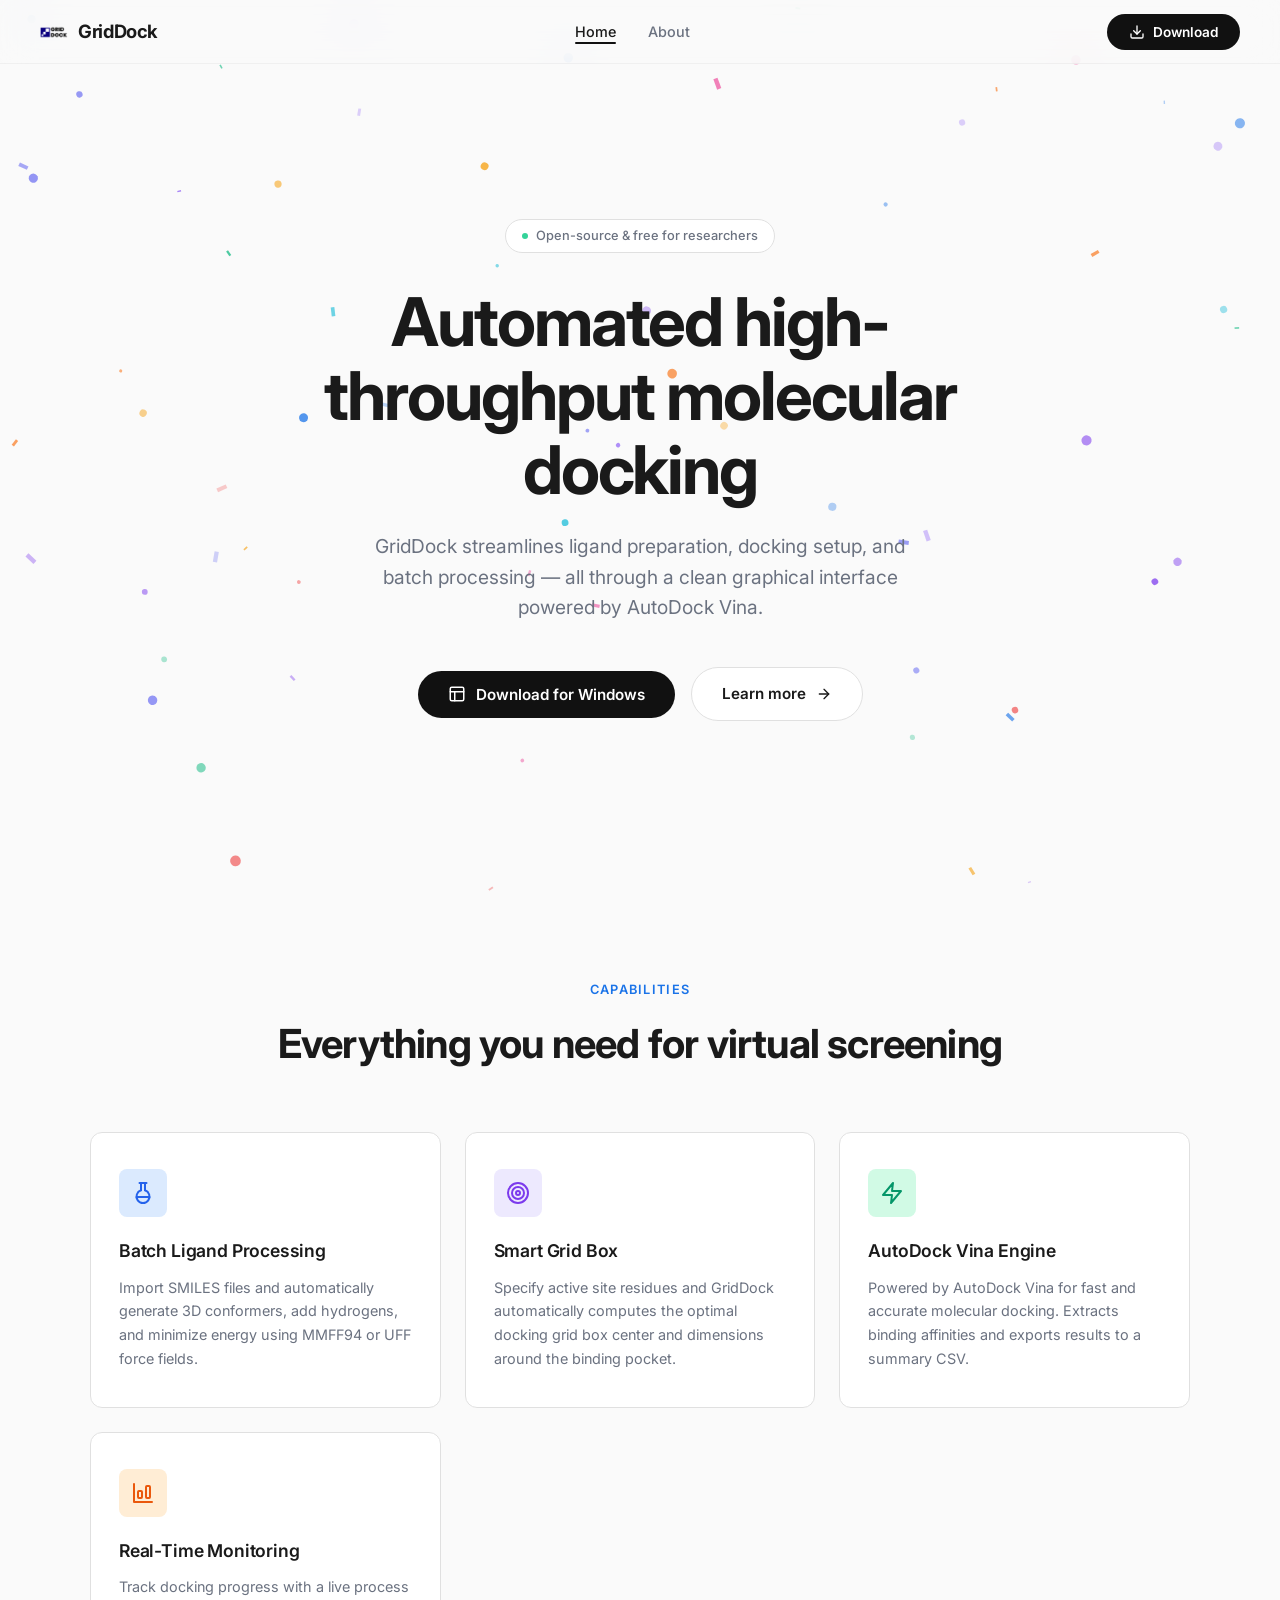
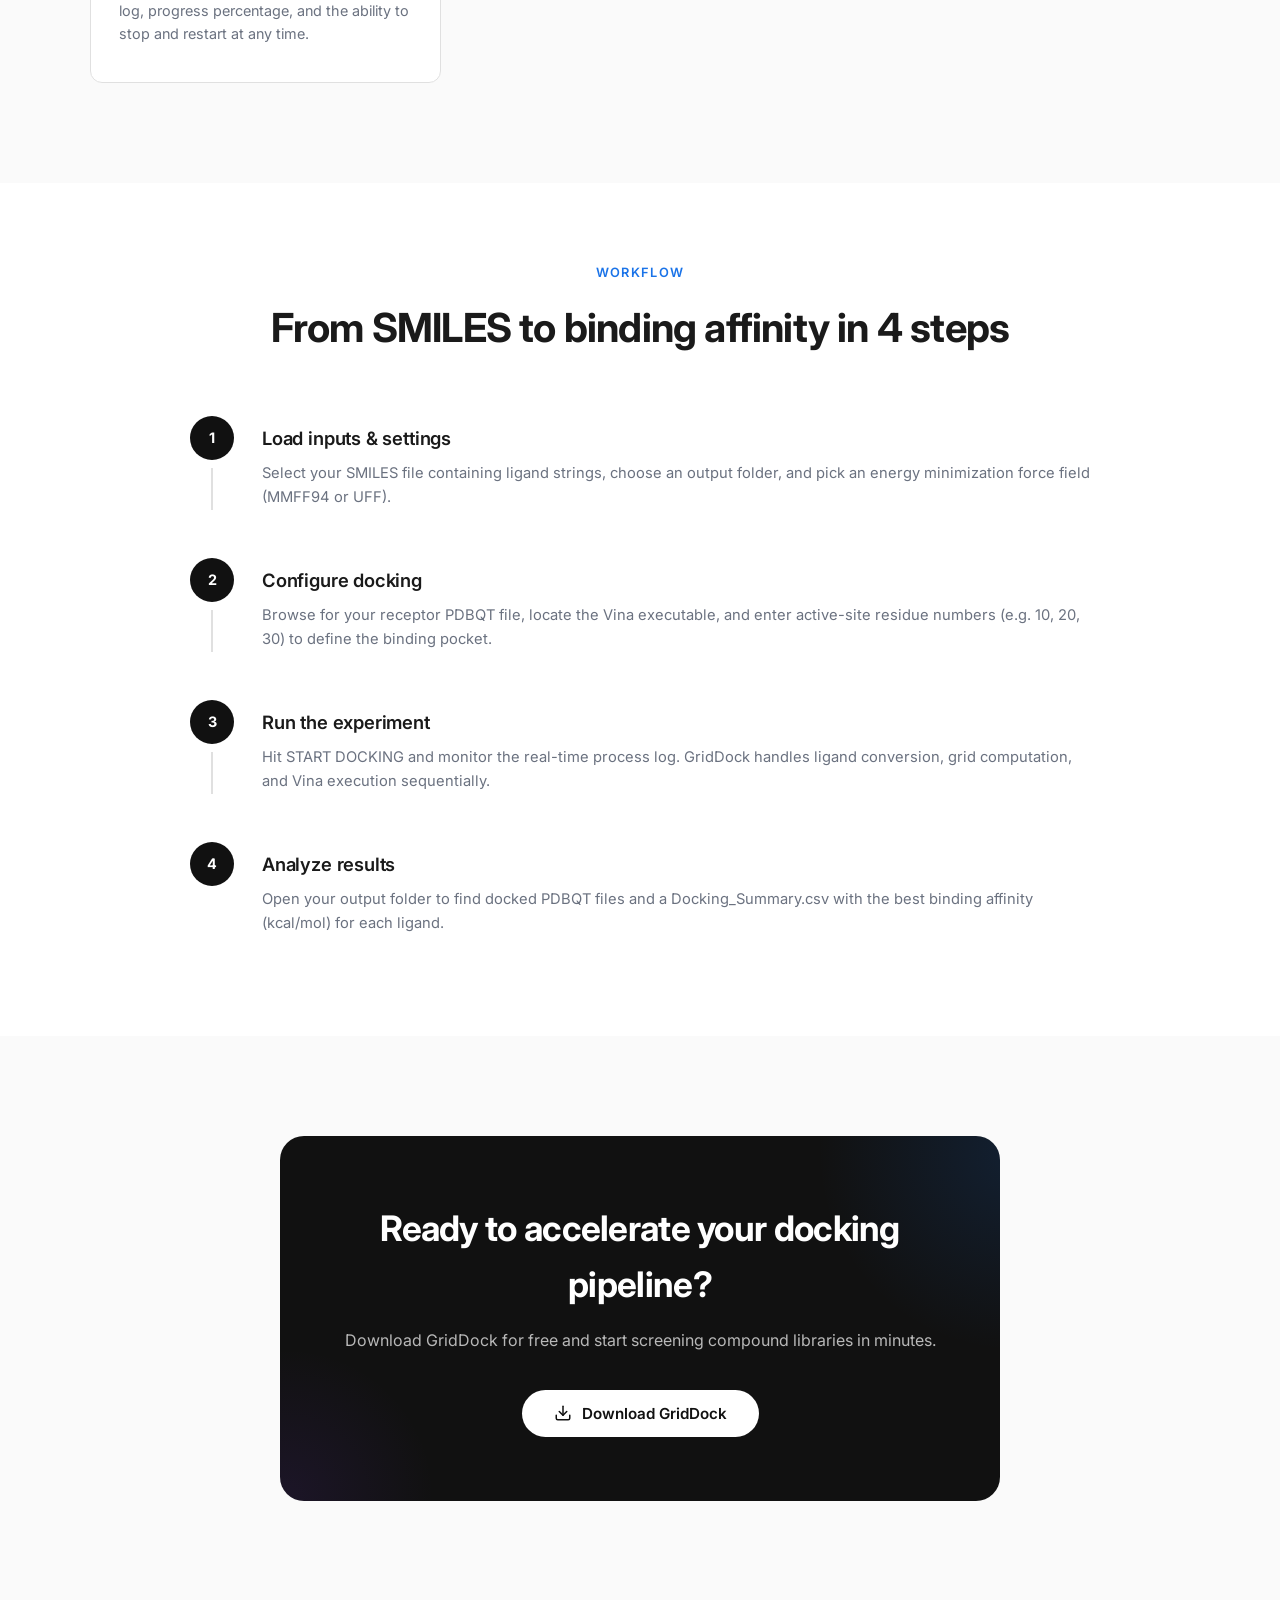
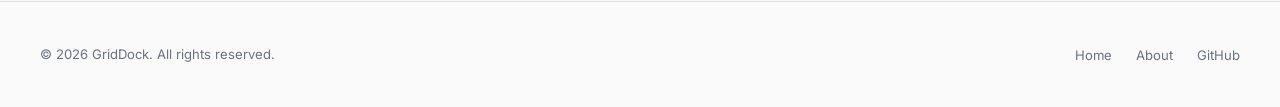
==== index.html @ 39ec1ddd "Update GridDock brand, logo, and website design" ====
<!DOCTYPE html>
<html lang="en">

<head>
  <meta charset="UTF-8">
  <meta name="viewport" content="width=device-width, initial-scale=1.0">
  <title>GridDock — Automated High-Throughput Molecular Docking</title>
  <meta name="description"
    content="GridDock is an automated graphical interface for high-throughput molecular docking and ligand preparation using AutoDock Vina.">

  <!-- Open Graph -->
  <meta property="og:type" content="website">
  <meta property="og:title" content="GridDock — Automated High-Throughput Molecular Docking">
  <meta property="og:description"
    content="Streamline your docking workflows with GridDock's automated GUI for ligand preparation, docking, and batch processing.">

  <!-- Font -->
  <link rel="preconnect" href="https://fonts.googleapis.com">
  <link rel="preconnect" href="https://fonts.gstatic.com" crossorigin>
  <link href="https://fonts.googleapis.com/css2?family=Inter:wght@300;400;500;600;700&display=swap" rel="stylesheet">

  <!-- Favicon -->
  <link rel="apple-touch-icon" sizes="180x180" href="/apple-touch-icon.png">
  <link rel="icon" type="image/png" sizes="32x32" href="/favicon-32x32.png">
  <link rel="icon" type="image/png" sizes="16x16" href="/favicon-16x16.png">
  <link rel="manifest" href="/site.webmanifest">

  <link rel="stylesheet" href="styles.css">
</head>

<body>

  <!-- Particle Background -->
  <canvas id="particle-canvas"></canvas>

  <!-- Navbar -->
  <nav class="navbar" id="navbar">
    <a href="index.html" class="nav-brand">
      <img src="logo.png" alt="GridDock Logo" class="brand-logo">
      GridDock
    </a>

    <ul class="nav-links" id="nav-links">
      <li><a href="index.html" class="active">Home</a></li>
      <li><a href="about.html">About</a></li>
    </ul>

    <button class="nav-download-btn" data-open-modal id="nav-download-btn">
      <svg viewBox="0 0 24 24" fill="none" stroke="currentColor" stroke-width="2" stroke-linecap="round"
        stroke-linejoin="round">
        <path d="M21 15v4a2 2 0 0 1-2 2H5a2 2 0 0 1-2-2v-4" />
        <polyline points="7 10 12 15 17 10" />
        <line x1="12" y1="15" x2="12" y2="3" />
      </svg>
      Download
    </button>

    <button class="nav-hamburger" id="nav-hamburger" aria-label="Toggle menu" aria-expanded="false">
      <span></span><span></span><span></span>
    </button>
  </nav>

  <!-- Hero -->
  <section class="hero" id="hero">
    <div class="hero-badge">
      <span class="dot"></span>
      Open-source &amp; free for researchers
    </div>

    <h1>Automated high-throughput molecular docking</h1>

    <p>GridDock streamlines ligand preparation, docking setup, and batch processing — all through a clean graphical
      interface powered by AutoDock Vina.</p>

    <div class="hero-actions">
      <button class="btn-primary" data-open-modal id="hero-download-btn">
        <svg viewBox="0 0 24 24" fill="none" stroke="currentColor" stroke-width="2" stroke-linecap="round"
          stroke-linejoin="round">
          <rect x="3" y="3" width="18" height="18" rx="2" ry="2" />
          <line x1="3" y1="9" x2="21" y2="9" />
          <line x1="9" y1="21" x2="9" y2="9" />
        </svg>
        Download for Windows
      </button>
      <a href="about.html" class="btn-secondary">
        Learn more
        <svg width="16" height="16" viewBox="0 0 24 24" fill="none" stroke="currentColor" stroke-width="2"
          stroke-linecap="round" stroke-linejoin="round">
          <line x1="5" y1="12" x2="19" y2="12" />
          <polyline points="12 5 19 12 12 19" />
        </svg>
      </a>
    </div>
  </section>

  <!-- Features -->
  <section class="features" id="features">
    <p class="section-label fade-in">Capabilities</p>
    <h2 class="section-title fade-in">Everything you need for virtual screening</h2>

    <div class="features-grid">

      <div class="feature-card fade-in">
        <div class="feature-icon blue">
          <svg width="24" height="24" viewBox="0 0 24 24" fill="none" stroke="currentColor" stroke-width="2"
            stroke-linecap="round" stroke-linejoin="round">
            <path d="M10 2v7.31" />
            <path d="M14 9.3V1.99" />
            <path d="M8.5 2h7" />
            <path d="M14 9.3a6.5 6.5 0 1 1-4 0" />
            <path d="M5.52 16h12.96" />
          </svg>
        </div>
        <h3>Batch Ligand Processing</h3>
        <p>Import SMILES files and automatically generate 3D conformers, add hydrogens, and minimize energy using MMFF94
          or UFF force fields.</p>
      </div>

      <div class="feature-card fade-in">
        <div class="feature-icon purple">
          <svg width="24" height="24" viewBox="0 0 24 24" fill="none" stroke="currentColor" stroke-width="2"
            stroke-linecap="round" stroke-linejoin="round">
            <circle cx="12" cy="12" r="10" />
            <circle cx="12" cy="12" r="6" />
            <circle cx="12" cy="12" r="2" />
          </svg>
        </div>
        <h3>Smart Grid Box</h3>
        <p>Specify active site residues and GridDock automatically computes the optimal docking grid box center and
          dimensions around the binding pocket.</p>
      </div>

      <div class="feature-card fade-in">
        <div class="feature-icon green">
          <svg width="24" height="24" viewBox="0 0 24 24" fill="none" stroke="currentColor" stroke-width="2"
            stroke-linecap="round" stroke-linejoin="round">
            <polygon points="13 2 3 14 12 14 11 22 21 10 12 10 13 2" />
          </svg>
        </div>
        <h3>AutoDock Vina Engine</h3>
        <p>Powered by AutoDock Vina for fast and accurate molecular docking. Extracts binding affinities and exports
          results to a summary CSV.</p>
      </div>

      <div class="feature-card fade-in">
        <div class="feature-icon orange">
          <svg width="24" height="24" viewBox="0 0 24 24" fill="none" stroke="currentColor" stroke-width="2"
            stroke-linecap="round" stroke-linejoin="round">
            <path d="M3 3v18h18" />
            <rect width="4" height="7" x="7" y="10" rx="1" />
            <rect width="4" height="12" x="15" y="5" rx="1" />
          </svg>
        </div>
        <h3>Real-Time Monitoring</h3>
        <p>Track docking progress with a live process log, progress percentage, and the ability to stop and restart at
          any time.</p>
      </div>

    </div>
  </section>

  <!-- How It Works -->
  <section class="how-it-works" id="how-it-works">
    <p class="section-label fade-in">Workflow</p>
    <h2 class="section-title fade-in">From SMILES to binding affinity in 4 steps</h2>

    <div class="steps-container">
      <div class="step fade-in">
        <div class="step-indicator">
          <div class="step-number">1</div>
          <div class="step-line"></div>
        </div>
        <div class="step-content">
          <h3>Load inputs &amp; settings</h3>
          <p>Select your SMILES file containing ligand strings, choose an output folder, and pick an energy minimization
            force field (MMFF94 or UFF).</p>
        </div>
      </div>

      <div class="step fade-in">
        <div class="step-indicator">
          <div class="step-number">2</div>
          <div class="step-line"></div>
        </div>
        <div class="step-content">
          <h3>Configure docking</h3>
          <p>Browse for your receptor PDBQT file, locate the Vina executable, and enter active-site residue numbers
            (e.g. 10, 20, 30) to define the binding pocket.</p>
        </div>
      </div>

      <div class="step fade-in">
        <div class="step-indicator">
          <div class="step-number">3</div>
          <div class="step-line"></div>
        </div>
        <div class="step-content">
          <h3>Run the experiment</h3>
          <p>Hit START DOCKING and monitor the real-time process log. GridDock handles ligand conversion, grid
            computation, and Vina execution sequentially.</p>
        </div>
      </div>

      <div class="step fade-in">
        <div class="step-indicator">
          <div class="step-number">4</div>
          <div class="step-line"></div>
        </div>
        <div class="step-content">
          <h3>Analyze results</h3>
          <p>Open your output folder to find docked PDBQT files and a Docking_Summary.csv with the best binding affinity
            (kcal/mol) for each ligand.</p>
        </div>
      </div>
    </div>
  </section>

  <!-- CTA -->
  <section class="cta-section">
    <div class="cta-card fade-in">
      <h2>Ready to accelerate your docking pipeline?</h2>
      <p>Download GridDock for free and start screening compound libraries in minutes.</p>
      <button class="btn-cta" data-open-modal>
        <svg width="18" height="18" viewBox="0 0 24 24" fill="none" stroke="currentColor" stroke-width="2"
          stroke-linecap="round" stroke-linejoin="round">
          <path d="M21 15v4a2 2 0 0 1-2 2H5a2 2 0 0 1-2-2v-4" />
          <polyline points="7 10 12 15 17 10" />
          <line x1="12" y1="15" x2="12" y2="3" />
        </svg>
        Download GridDock
      </button>
    </div>
  </section>

  <!-- Footer -->
  <footer class="footer">
    <div class="footer-left">© 2026 GridDock. All rights reserved.</div>
    <ul class="footer-links">
      <li><a href="index.html">Home</a></li>
      <li><a href="about.html">About</a></li>
      <li><a href="https://github.com" target="_blank" rel="noopener">GitHub</a></li>
    </ul>
  </footer>

  <!-- Download Modal -->
  <div class="modal-overlay" id="download-modal">
    <div class="modal">
      <button class="modal-close" aria-label="Close">✕</button>
      <h2>Download GridDock</h2>
      <p class="modal-subtext">Fill in your details to download the Windows installer.</p>

      <form id="download-form" novalidate>
        <div class="form-group">
          <label for="form-name">Full Name</label>
          <input type="text" id="form-name" placeholder="e.g. Dr. Jane Smith" required>
          <span class="error-msg"></span>
        </div>

        <div class="form-group">
          <label for="form-email">Email Address</label>
          <input type="email" id="form-email" placeholder="you@university.edu" required>
          <span class="error-msg"></span>
        </div>

        <div class="form-group">
          <label for="form-institute">Institute / Organization</label>
          <input type="text" id="form-institute" placeholder="e.g. MIT, IISc Bangalore" required>
          <span class="error-msg"></span>
        </div>

        <button type="submit" class="form-submit">
          <svg width="18" height="18" viewBox="0 0 24 24" fill="none" stroke="currentColor" stroke-width="2"
            stroke-linecap="round" stroke-linejoin="round">
            <path d="M21 15v4a2 2 0 0 1-2 2H5a2 2 0 0 1-2-2v-4" />
            <polyline points="7 10 12 15 17 10" />
            <line x1="12" y1="15" x2="12" y2="3" />
          </svg>
          Download GridDock
        </button>
      </form>

      <p class="form-note">Your information will only be used to track downloads. We respect your privacy.</p>
    </div>
  </div>

  <script src="script.js"></script>
</body>

</html>
---- styles.css ----
/* ===== AGDock Design System ===== */
@import url('https://fonts.googleapis.com/css2?family=Inter:wght@300;400;500;600;700&display=swap');

*,
*::before,
*::after {
  margin: 0;
  padding: 0;
  box-sizing: border-box;
}

:root {
  --bg: #fafafa;
  --bg-alt: #f0f0f0;
  --text: #1a1a1a;
  --text-muted: #6b7280;
  --accent: #1a73e8;
  --accent-hover: #1558b0;
  --dark: #111111;
  --white: #ffffff;
  --border: #e0e0e0;
  --shadow-sm: 0 1px 3px rgba(0, 0, 0, 0.06);
  --shadow-md: 0 4px 16px rgba(0, 0, 0, 0.08);
  --shadow-lg: 0 12px 40px rgba(0, 0, 0, 0.12);
  --radius-sm: 8px;
  --radius-md: 12px;
  --radius-lg: 24px;
  --radius-pill: 999px;
  --transition: 0.25s cubic-bezier(0.4, 0, 0.2, 1);
  --font: 'Inter', -apple-system, BlinkMacSystemFont, 'Segoe UI', sans-serif;
}

html {
  scroll-behavior: smooth;
}

body {
  font-family: var(--font);
  background: var(--bg);
  color: var(--text);
  line-height: 1.6;
  overflow-x: hidden;
  -webkit-font-smoothing: antialiased;
}

a {
  text-decoration: none;
  color: inherit;
}

/* ===== Particle Canvas ===== */
#particle-canvas {
  position: fixed;
  top: 0;
  left: 0;
  width: 100%;
  height: 100%;
  pointer-events: none;
  z-index: 0;
}

/* ===== Navbar ===== */
.navbar {
  position: fixed;
  top: 0;
  left: 0;
  width: 100%;
  z-index: 100;
  padding: 0 40px;
  height: 64px;
  display: flex;
  align-items: center;
  justify-content: space-between;
  background: rgba(250, 250, 250, 0.85);
  backdrop-filter: blur(16px);
  -webkit-backdrop-filter: blur(16px);
  border-bottom: 1px solid rgba(0, 0, 0, 0.04);
  transition: background var(--transition);
}

.nav-brand {
  display: flex;
  align-items: center;
  gap: 10px;
  font-weight: 700;
  font-size: 1.15rem;
  letter-spacing: -0.02em;
}

.nav-brand .brand-logo {
  height: 28px;
  width: auto;
  object-fit: contain;
}

.nav-links {
  display: flex;
  align-items: center;
  gap: 32px;
  list-style: none;
}

.nav-links a {
  font-size: 0.9rem;
  font-weight: 500;
  color: var(--text-muted);
  transition: color var(--transition);
  position: relative;
}

.nav-links a:hover,
.nav-links a.active {
  color: var(--text);
}

.nav-links a.active::after {
  content: '';
  position: absolute;
  bottom: -4px;
  left: 0;
  width: 100%;
  height: 2px;
  background: var(--dark);
  border-radius: 1px;
}

.nav-download-btn {
  background: var(--dark);
  color: var(--white);
  border: none;
  padding: 10px 22px;
  border-radius: var(--radius-pill);
  font-size: 0.85rem;
  font-weight: 600;
  cursor: pointer;
  display: flex;
  align-items: center;
  gap: 8px;
  transition: all var(--transition);
  font-family: var(--font);
}

.nav-download-btn:hover {
  background: #333;
  transform: translateY(-1px);
  box-shadow: var(--shadow-md);
}

.nav-download-btn svg {
  width: 16px;
  height: 16px;
}

/* Mobile menu */
.nav-hamburger {
  display: none;
  flex-direction: column;
  gap: 5px;
  cursor: pointer;
  background: none;
  border: none;
  padding: 4px;
}

.nav-hamburger span {
  width: 22px;
  height: 2px;
  background: var(--dark);
  border-radius: 2px;
  transition: all var(--transition);
}

/* ===== Hero Section ===== */
.hero {
  min-height: 100vh;
  display: flex;
  flex-direction: column;
  align-items: center;
  justify-content: center;
  text-align: center;
  position: relative;
  z-index: 1;
  padding: 120px 24px 80px;
}

.hero-badge {
  display: inline-flex;
  align-items: center;
  gap: 8px;
  background: var(--white);
  border: 1px solid var(--border);
  border-radius: var(--radius-pill);
  padding: 6px 16px;
  font-size: 0.8rem;
  font-weight: 500;
  color: var(--text-muted);
  margin-bottom: 32px;
  animation: fadeUp 0.6s ease-out;
}

.hero-badge .dot {
  width: 6px;
  height: 6px;
  background: #34d399;
  border-radius: 50%;
  animation: pulse-dot 2s infinite;
}

.hero h1 {
  font-size: clamp(2.5rem, 5.5vw, 4.2rem);
  font-weight: 700;
  line-height: 1.1;
  letter-spacing: -0.03em;
  max-width: 740px;
  margin-bottom: 24px;
  animation: fadeUp 0.6s ease-out 0.1s both;
}

.hero p {
  font-size: clamp(1rem, 1.8vw, 1.2rem);
  color: var(--text-muted);
  max-width: 560px;
  margin-bottom: 44px;
  animation: fadeUp 0.6s ease-out 0.2s both;
}

.hero-actions {
  display: flex;
  align-items: center;
  gap: 16px;
  animation: fadeUp 0.6s ease-out 0.3s both;
  flex-wrap: wrap;
  justify-content: center;
}

.btn-primary {
  background: var(--dark);
  color: var(--white);
  padding: 14px 30px;
  border-radius: var(--radius-pill);
  font-size: 0.95rem;
  font-weight: 600;
  display: inline-flex;
  align-items: center;
  gap: 10px;
  border: none;
  cursor: pointer;
  transition: all var(--transition);
  font-family: var(--font);
}

.btn-primary:hover {
  background: #333;
  transform: translateY(-2px);
  box-shadow: var(--shadow-lg);
}

.btn-primary svg {
  width: 18px;
  height: 18px;
}

.btn-secondary {
  background: var(--white);
  color: var(--text);
  padding: 14px 30px;
  border-radius: var(--radius-pill);
  font-size: 0.95rem;
  font-weight: 600;
  border: 1px solid var(--border);
  display: inline-flex;
  align-items: center;
  gap: 10px;
  cursor: pointer;
  transition: all var(--transition);
  font-family: var(--font);
}

.btn-secondary:hover {
  background: var(--bg-alt);
  transform: translateY(-2px);
  box-shadow: var(--shadow-sm);
}

/* ===== Features Section ===== */
.features {
  padding: 80px 24px 100px;
  position: relative;
  z-index: 1;
}

.section-label {
  text-align: center;
  font-size: 0.8rem;
  font-weight: 600;
  text-transform: uppercase;
  letter-spacing: 0.1em;
  color: var(--accent);
  margin-bottom: 12px;
}

.section-title {
  text-align: center;
  font-size: clamp(1.8rem, 3.5vw, 2.5rem);
  font-weight: 700;
  letter-spacing: -0.02em;
  margin-bottom: 56px;
}

.features-grid {
  display: grid;
  grid-template-columns: repeat(auto-fit, minmax(280px, 1fr));
  gap: 24px;
  max-width: 1100px;
  margin: 0 auto;
}

.feature-card {
  background: var(--white);
  border: 1px solid var(--border);
  border-radius: var(--radius-md);
  padding: 36px 28px;
  transition: all var(--transition);
  position: relative;
  overflow: hidden;
}

.feature-card:hover {
  transform: translateY(-4px);
  box-shadow: var(--shadow-lg);
  border-color: transparent;
}

.feature-card::before {
  content: '';
  position: absolute;
  top: 0;
  left: 0;
  right: 0;
  height: 3px;
  background: linear-gradient(90deg, var(--accent), #7c3aed);
  opacity: 0;
  transition: opacity var(--transition);
}

.feature-card:hover::before {
  opacity: 1;
}

.feature-icon {
  width: 48px;
  height: 48px;
  border-radius: var(--radius-sm);
  display: flex;
  align-items: center;
  justify-content: center;
  margin-bottom: 20px;
  font-size: 24px;
}

.feature-icon.blue {
  background: #dbeafe;
  color: #2563eb;
}

.feature-icon.purple {
  background: #ede9fe;
  color: #7c3aed;
}

.feature-icon.green {
  background: #d1fae5;
  color: #059669;
}

.feature-icon.orange {
  background: #ffedd5;
  color: #ea580c;
}

.feature-card h3 {
  font-size: 1.1rem;
  font-weight: 600;
  margin-bottom: 10px;
  letter-spacing: -0.01em;
}

.feature-card p {
  font-size: 0.9rem;
  color: var(--text-muted);
  line-height: 1.65;
}

/* ===== How It Works ===== */
.how-it-works {
  padding: 80px 24px 100px;
  background: var(--white);
  position: relative;
  z-index: 1;
}

.steps-container {
  max-width: 900px;
  margin: 0 auto;
  display: flex;
  flex-direction: column;
  gap: 0;
}

.step {
  display: flex;
  gap: 28px;
  position: relative;
  padding-bottom: 48px;
}

.step:last-child {
  padding-bottom: 0;
}

.step-indicator {
  display: flex;
  flex-direction: column;
  align-items: center;
  position: relative;
}

.step-number {
  width: 44px;
  height: 44px;
  border-radius: 50%;
  background: var(--dark);
  color: var(--white);
  display: flex;
  align-items: center;
  justify-content: center;
  font-size: 0.9rem;
  font-weight: 700;
  flex-shrink: 0;
  position: relative;
  z-index: 2;
}

.step-line {
  width: 2px;
  flex: 1;
  background: var(--border);
  margin-top: 8px;
}

.step:last-child .step-line {
  display: none;
}

.step-content {
  padding-top: 8px;
}

.step-content h3 {
  font-size: 1.15rem;
  font-weight: 600;
  margin-bottom: 8px;
  letter-spacing: -0.01em;
}

.step-content p {
  font-size: 0.92rem;
  color: var(--text-muted);
  line-height: 1.65;
}

/* ===== CTA Section ===== */
.cta-section {
  padding: 100px 24px;
  text-align: center;
  position: relative;
  z-index: 1;
}

.cta-card {
  max-width: 720px;
  margin: 0 auto;
  background: var(--dark);
  color: var(--white);
  border-radius: var(--radius-lg);
  padding: 64px 48px;
  position: relative;
  overflow: hidden;
}

.cta-card::before {
  content: '';
  position: absolute;
  top: -50%;
  right: -30%;
  width: 400px;
  height: 400px;
  background: radial-gradient(circle, rgba(26, 115, 232, 0.15), transparent 70%);
  pointer-events: none;
}

.cta-card::after {
  content: '';
  position: absolute;
  bottom: -40%;
  left: -20%;
  width: 300px;
  height: 300px;
  background: radial-gradient(circle, rgba(124, 58, 237, 0.1), transparent 70%);
  pointer-events: none;
}

.cta-card h2 {
  font-size: clamp(1.6rem, 3vw, 2.2rem);
  font-weight: 700;
  letter-spacing: -0.02em;
  margin-bottom: 16px;
  position: relative;
  z-index: 1;
}

.cta-card p {
  font-size: 1rem;
  color: rgba(255, 255, 255, 0.7);
  margin-bottom: 36px;
  position: relative;
  z-index: 1;
}

.btn-cta {
  background: var(--white);
  color: var(--dark);
  padding: 14px 32px;
  border-radius: var(--radius-pill);
  font-size: 0.95rem;
  font-weight: 600;
  border: none;
  cursor: pointer;
  display: inline-flex;
  align-items: center;
  gap: 10px;
  transition: all var(--transition);
  font-family: var(--font);
  position: relative;
  z-index: 1;
}

.btn-cta:hover {
  transform: translateY(-2px);
  box-shadow: 0 8px 30px rgba(255, 255, 255, 0.2);
}

/* ===== Footer ===== */
.footer {
  padding: 40px 40px;
  border-top: 1px solid var(--border);
  display: flex;
  align-items: center;
  justify-content: space-between;
  background: var(--bg);
  position: relative;
  z-index: 1;
}

.footer-left {
  font-size: 0.82rem;
  color: var(--text-muted);
}

.footer-links {
  display: flex;
  gap: 24px;
  list-style: none;
}

.footer-links a {
  font-size: 0.82rem;
  color: var(--text-muted);
  transition: color var(--transition);
}

.footer-links a:hover {
  color: var(--text);
}

/* ===== Modal ===== */
.modal-overlay {
  display: none;
  position: fixed;
  inset: 0;
  background: rgba(0, 0, 0, 0.45);
  backdrop-filter: blur(8px);
  -webkit-backdrop-filter: blur(8px);
  z-index: 1000;
  align-items: center;
  justify-content: center;
  opacity: 0;
  transition: opacity 0.3s ease;
}

.modal-overlay.open {
  display: flex;
  opacity: 1;
}

.modal {
  background: var(--white);
  border-radius: var(--radius-lg);
  padding: 44px 40px;
  width: 90%;
  max-width: 480px;
  position: relative;
  box-shadow: var(--shadow-lg);
  transform: translateY(20px) scale(0.97);
  transition: transform 0.35s cubic-bezier(0.16, 1, 0.3, 1);
}

.modal-overlay.open .modal {
  transform: translateY(0) scale(1);
}

.modal-close {
  position: absolute;
  top: 16px;
  right: 16px;
  width: 36px;
  height: 36px;
  border-radius: 50%;
  border: none;
  background: var(--bg-alt);
  cursor: pointer;
  display: flex;
  align-items: center;
  justify-content: center;
  font-size: 18px;
  color: var(--text-muted);
  transition: all var(--transition);
}

.modal-close:hover {
  background: var(--border);
  color: var(--text);
}

.modal h2 {
  font-size: 1.5rem;
  font-weight: 700;
  margin-bottom: 6px;
  letter-spacing: -0.02em;
}

.modal .modal-subtext {
  font-size: 0.88rem;
  color: var(--text-muted);
  margin-bottom: 28px;
}

.form-group {
  margin-bottom: 18px;
}

.form-group label {
  display: block;
  font-size: 0.82rem;
  font-weight: 600;
  margin-bottom: 6px;
  color: var(--text);
}

.form-group input {
  width: 100%;
  padding: 12px 16px;
  border: 1.5px solid var(--border);
  border-radius: var(--radius-sm);
  font-size: 0.92rem;
  font-family: var(--font);
  color: var(--text);
  background: var(--bg);
  transition: all var(--transition);
  outline: none;
}

.form-group input:focus {
  border-color: var(--accent);
  box-shadow: 0 0 0 3px rgba(26, 115, 232, 0.1);
  background: var(--white);
}

.form-group input.error {
  border-color: #ef4444;
  box-shadow: 0 0 0 3px rgba(239, 68, 68, 0.1);
}

.form-group .error-msg {
  font-size: 0.75rem;
  color: #ef4444;
  margin-top: 4px;
  display: none;
}

.form-group input.error+.error-msg {
  display: block;
}

.form-submit {
  width: 100%;
  padding: 14px;
  background: var(--dark);
  color: var(--white);
  border: none;
  border-radius: var(--radius-sm);
  font-size: 0.95rem;
  font-weight: 600;
  cursor: pointer;
  transition: all var(--transition);
  font-family: var(--font);
  margin-top: 8px;
  display: flex;
  align-items: center;
  justify-content: center;
  gap: 10px;
}

.form-submit:hover {
  background: #333;
}

.form-submit:disabled {
  opacity: 0.6;
  cursor: not-allowed;
}

.form-note {
  font-size: 0.72rem;
  color: var(--text-muted);
  text-align: center;
  margin-top: 14px;
  line-height: 1.5;
}

/* ===== About Page ===== */
.about-hero {
  padding: 140px 24px 80px;
  text-align: center;
  position: relative;
  z-index: 1;
}

.about-hero h1 {
  font-size: clamp(2.2rem, 5vw, 3.5rem);
  font-weight: 700;
  letter-spacing: -0.03em;
  margin-bottom: 20px;
  animation: fadeUp 0.6s ease-out;
}

.about-hero p {
  font-size: clamp(1rem, 1.6vw, 1.15rem);
  color: var(--text-muted);
  max-width: 640px;
  margin: 0 auto;
  line-height: 1.7;
  animation: fadeUp 0.6s ease-out 0.1s both;
}

.about-content {
  padding: 0 24px 80px;
  position: relative;
  z-index: 1;
}

.about-grid {
  max-width: 1100px;
  margin: 0 auto;
  display: grid;
  grid-template-columns: repeat(auto-fit, minmax(300px, 1fr));
  gap: 24px;
}

.about-card {
  background: var(--white);
  border: 1px solid var(--border);
  border-radius: var(--radius-md);
  padding: 36px 28px;
  transition: all var(--transition);
}

.about-card:hover {
  transform: translateY(-3px);
  box-shadow: var(--shadow-md);
}

.about-card h3 {
  font-size: 1.1rem;
  font-weight: 600;
  margin-bottom: 12px;
  display: flex;
  align-items: center;
  gap: 10px;
}

.about-card p,
.about-card ul {
  font-size: 0.9rem;
  color: var(--text-muted);
  line-height: 1.7;
}

.about-card ul {
  list-style: none;
  padding: 0;
}

.about-card ul li {
  padding: 4px 0;
  padding-left: 18px;
  position: relative;
}

.about-card ul li::before {
  content: '→';
  position: absolute;
  left: 0;
  color: var(--accent);
  font-weight: 600;
}

/* Pipeline Section */
.pipeline-section {
  padding: 80px 24px 100px;
  background: var(--white);
  position: relative;
  z-index: 1;
}

.pipeline-grid {
  max-width: 1100px;
  margin: 0 auto;
  display: grid;
  grid-template-columns: repeat(auto-fit, minmax(220px, 1fr));
  gap: 20px;
}

.pipeline-step {
  text-align: center;
  padding: 32px 20px;
  border-radius: var(--radius-md);
  background: var(--bg);
  border: 1px solid var(--border);
  position: relative;
  transition: all var(--transition);
}

.pipeline-step:hover {
  transform: translateY(-3px);
  box-shadow: var(--shadow-md);
}

.pipeline-step .pipe-num {
  width: 32px;
  height: 32px;
  border-radius: 50%;
  background: var(--accent);
  color: var(--white);
  display: inline-flex;
  align-items: center;
  justify-content: center;
  font-size: 0.8rem;
  font-weight: 700;
  margin-bottom: 14px;
}

.pipeline-step h4 {
  font-size: 0.95rem;
  font-weight: 600;
  margin-bottom: 8px;
}

.pipeline-step p {
  font-size: 0.82rem;
  color: var(--text-muted);
  line-height: 1.6;
}

/* ===== Animations ===== */
@keyframes fadeUp {
  from {
    opacity: 0;
    transform: translateY(24px);
  }

  to {
    opacity: 1;
    transform: translateY(0);
  }
}

@keyframes pulse-dot {

  0%,
  100% {
    opacity: 1;
  }

  50% {
    opacity: 0.4;
  }
}

/* Scroll-triggered fade */
.fade-in {
  opacity: 0;
  transform: translateY(30px);
  transition: opacity 0.7s ease, transform 0.7s ease;
}

.fade-in.visible {
  opacity: 1;
  transform: translateY(0);
}

/* ===== Responsive ===== */
@media (max-width: 768px) {
  .navbar {
    padding: 0 20px;
  }

  .nav-links {
    display: none;
    position: absolute;
    top: 64px;
    left: 0;
    right: 0;
    background: rgba(250, 250, 250, 0.98);
    backdrop-filter: blur(16px);
    flex-direction: column;
    padding: 24px;
    gap: 20px;
    border-bottom: 1px solid var(--border);
  }

  .nav-links.open {
    display: flex;
  }

  .nav-hamburger {
    display: flex;
  }

  .hero {
    padding: 120px 20px 60px;
  }

  .hero h1 {
    font-size: 2.2rem;
  }

  .hero-actions {
    flex-direction: column;
    width: 100%;
  }

  .btn-primary,
  .btn-secondary {
    width: 100%;
    justify-content: center;
  }

  .features-grid {
    grid-template-columns: 1fr;
  }

  .step {
    gap: 16px;
  }

  .modal {
    padding: 32px 24px;
    width: 95%;
  }

  .footer {
    flex-direction: column;
    gap: 16px;
    text-align: center;
    padding: 32px 20px;
  }

  .about-grid {
    grid-template-columns: 1fr;
  }

  .pipeline-grid {
    grid-template-columns: 1fr 1fr;
  }

  .cta-card {
    padding: 48px 28px;
  }
}

@media (max-width: 480px) {
  .pipeline-grid {
    grid-template-columns: 1fr;
  }
}
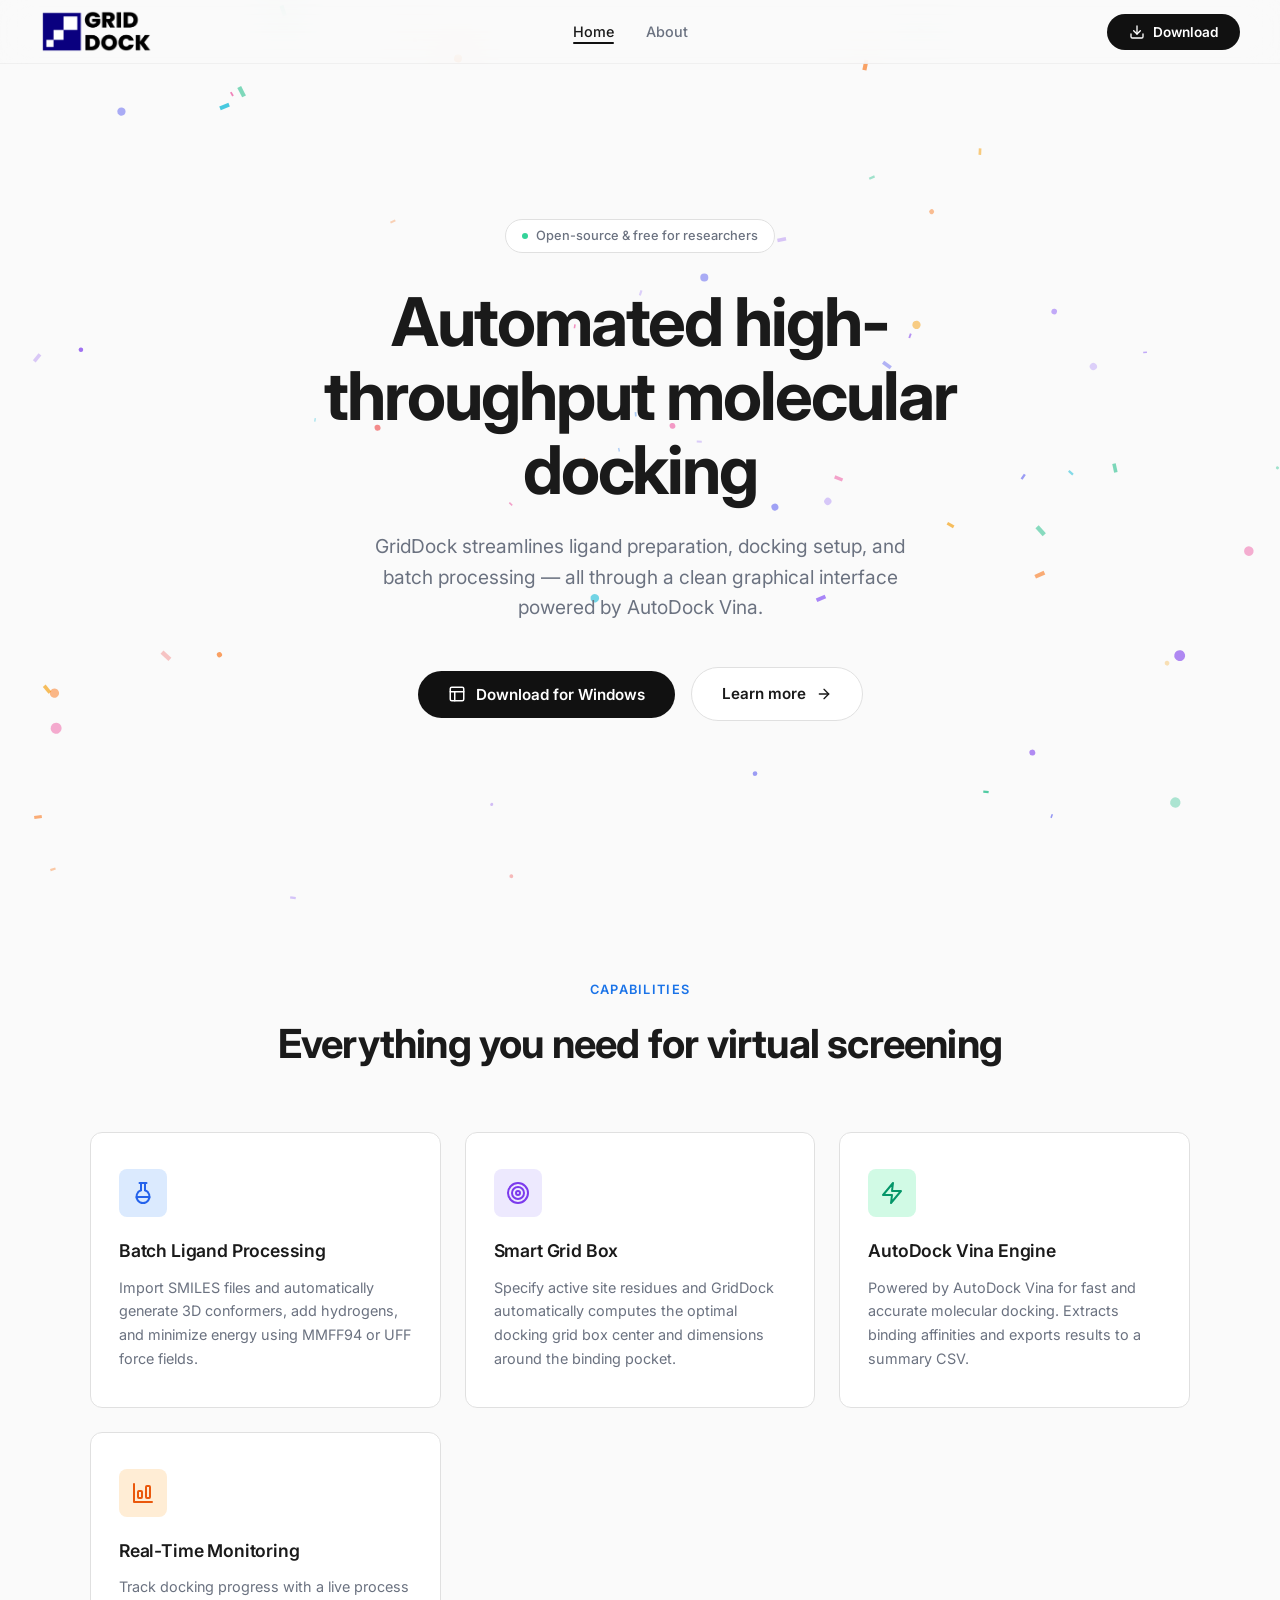
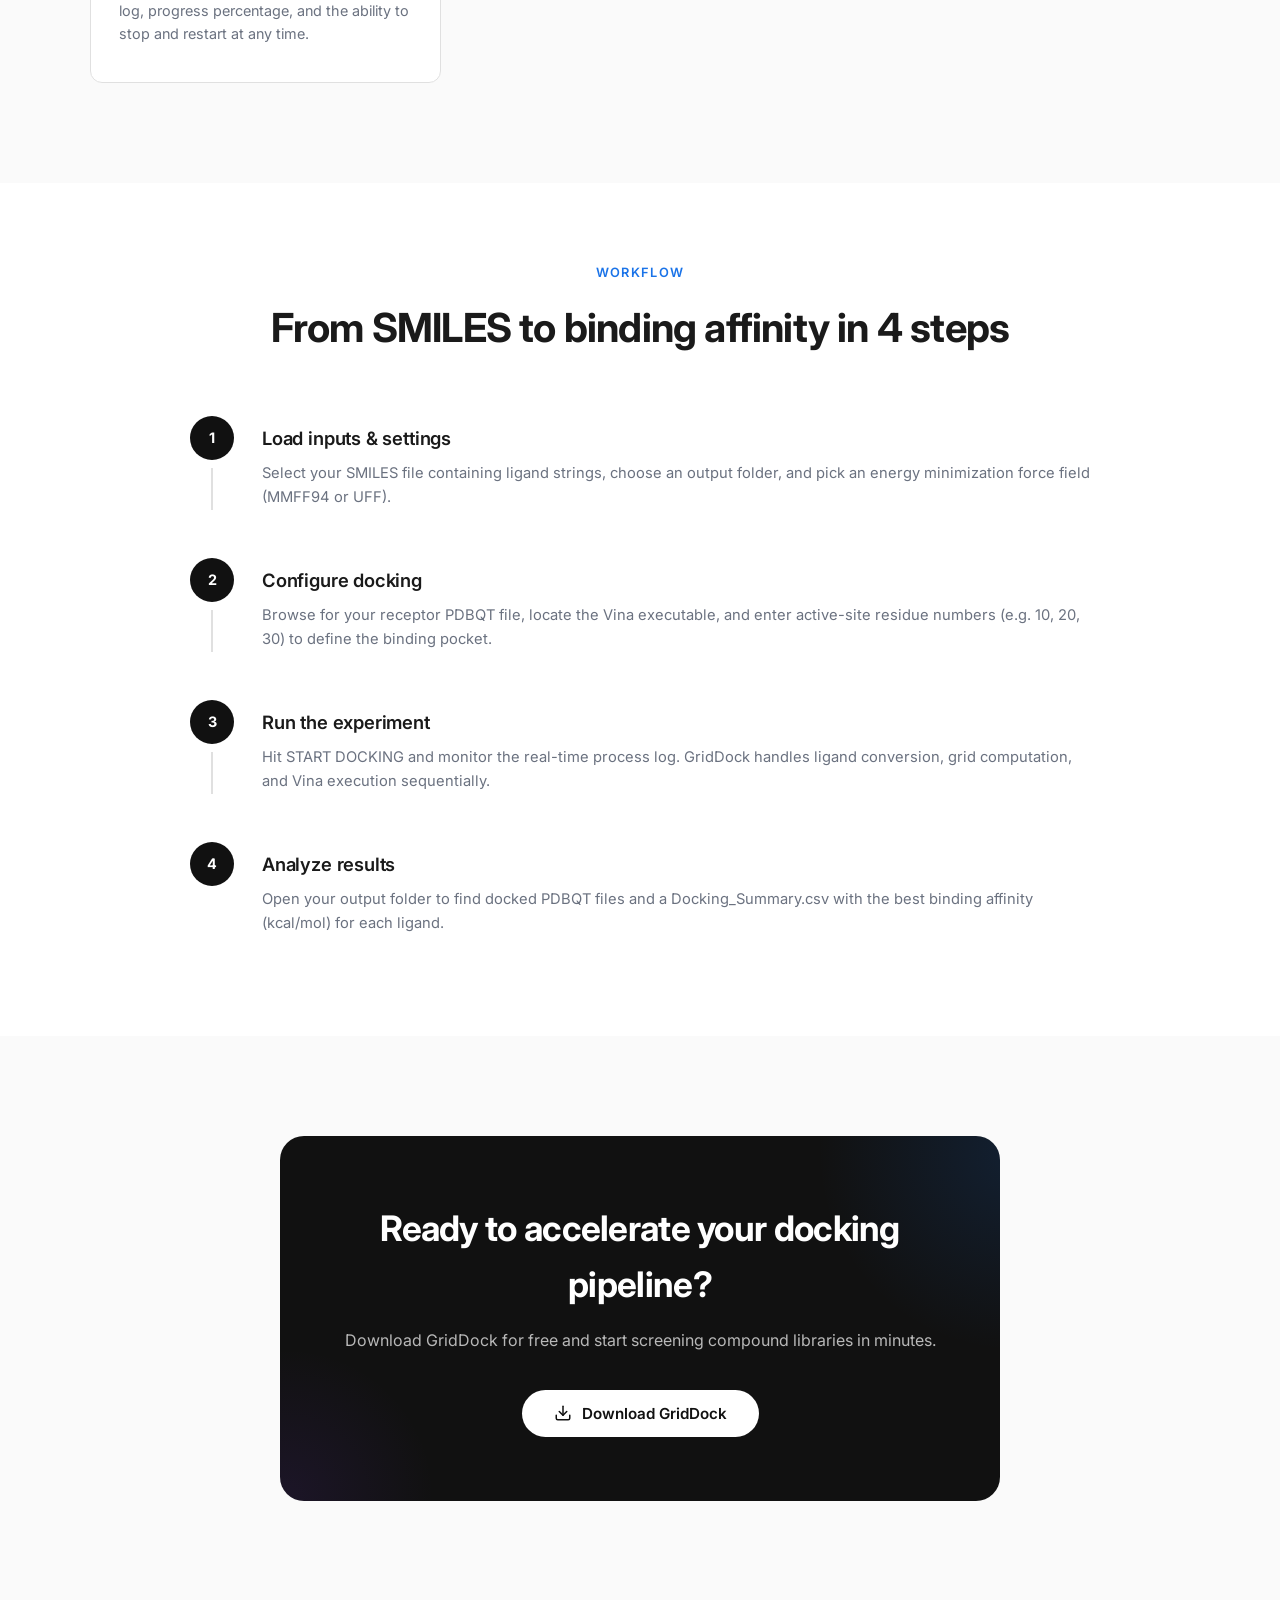
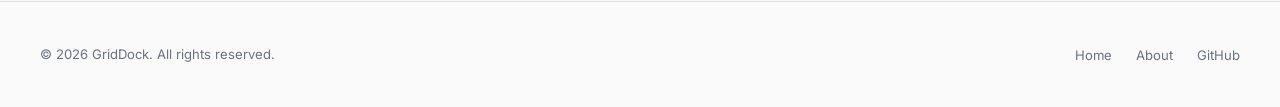
==== commit 3806efbc: "Remove text beside logo and increase logo size" ====
--- a/index.html
+++ b/index.html
@@ -37,7 +37,6 @@
   <nav class="navbar" id="navbar">
     <a href="index.html" class="nav-brand">
       <img src="logo.png" alt="GridDock Logo" class="brand-logo">
-      GridDock
     </a>
 
     <ul class="nav-links" id="nav-links">
--- a/styles.css
+++ b/styles.css
@@ -88,7 +88,7 @@
 }
 
 .nav-brand .brand-logo {
-  height: 28px;
+  height: 44px;
   width: auto;
   object-fit: contain;
 }
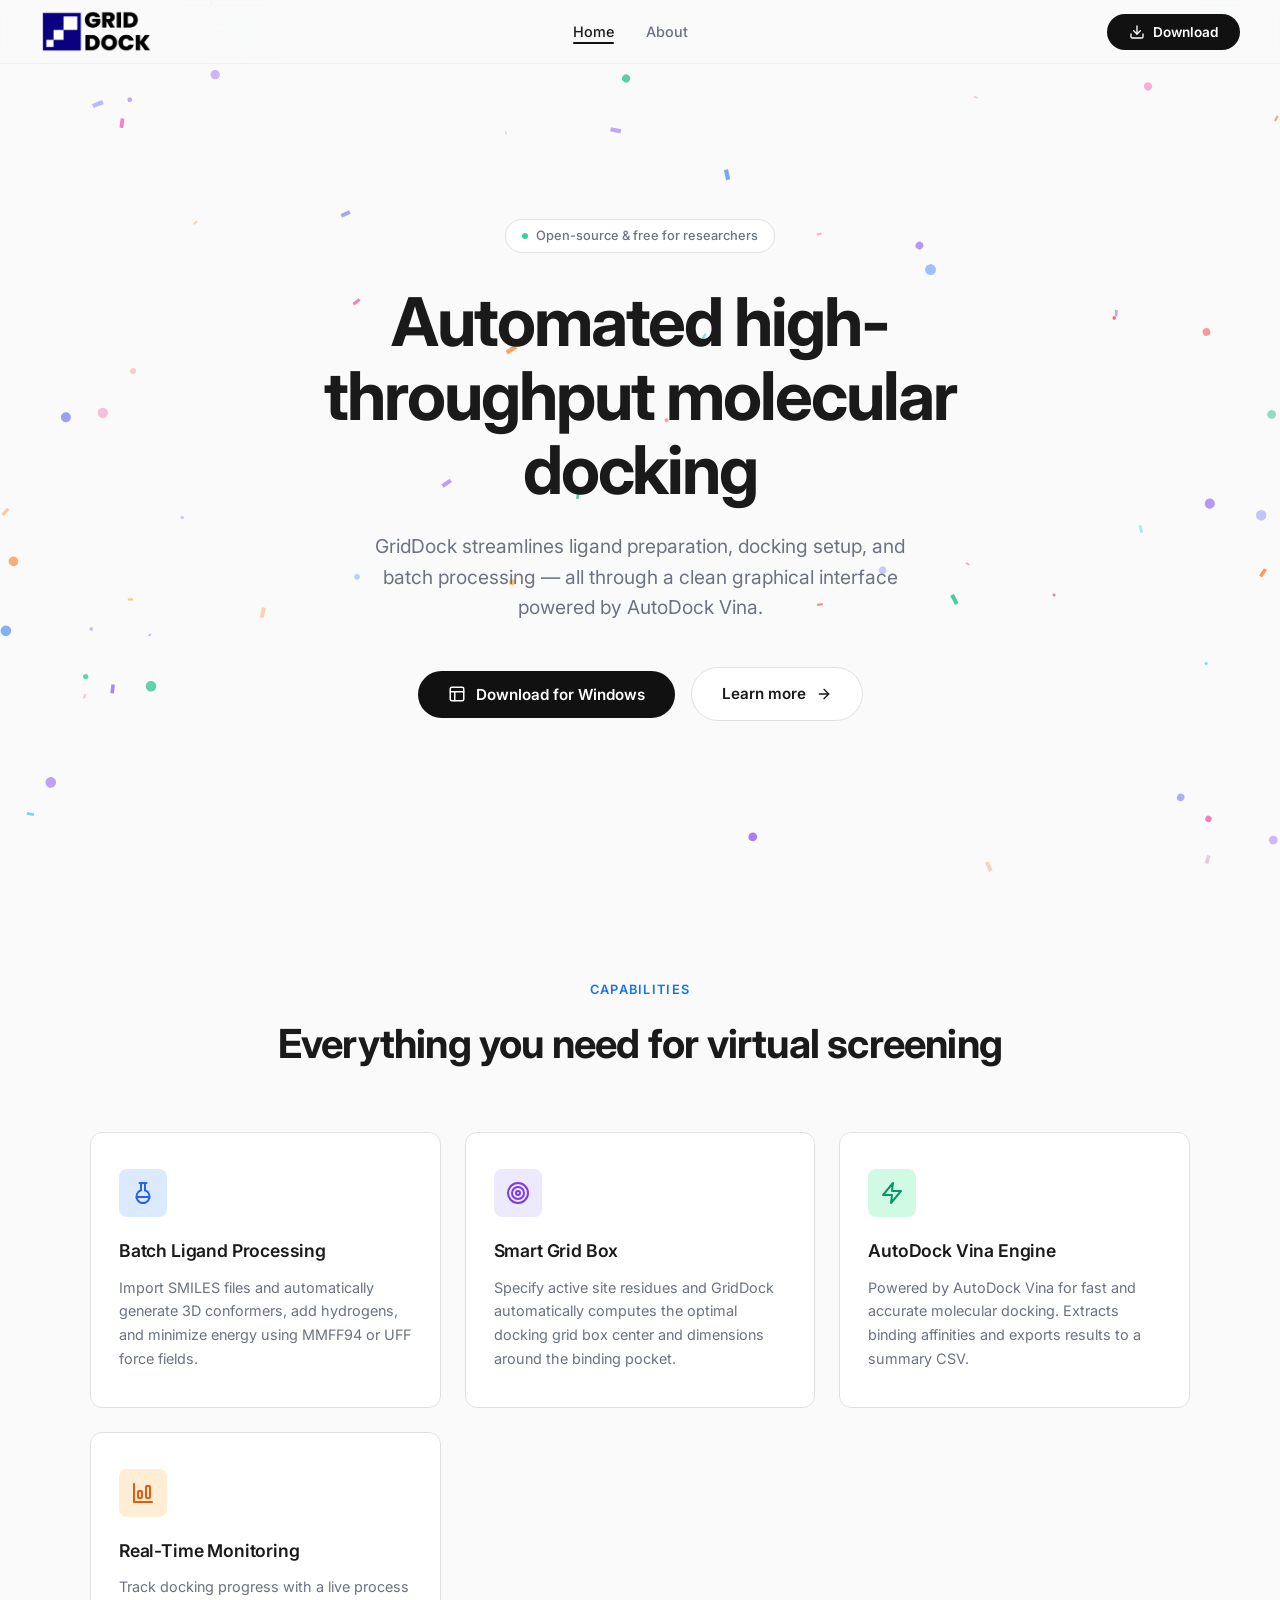
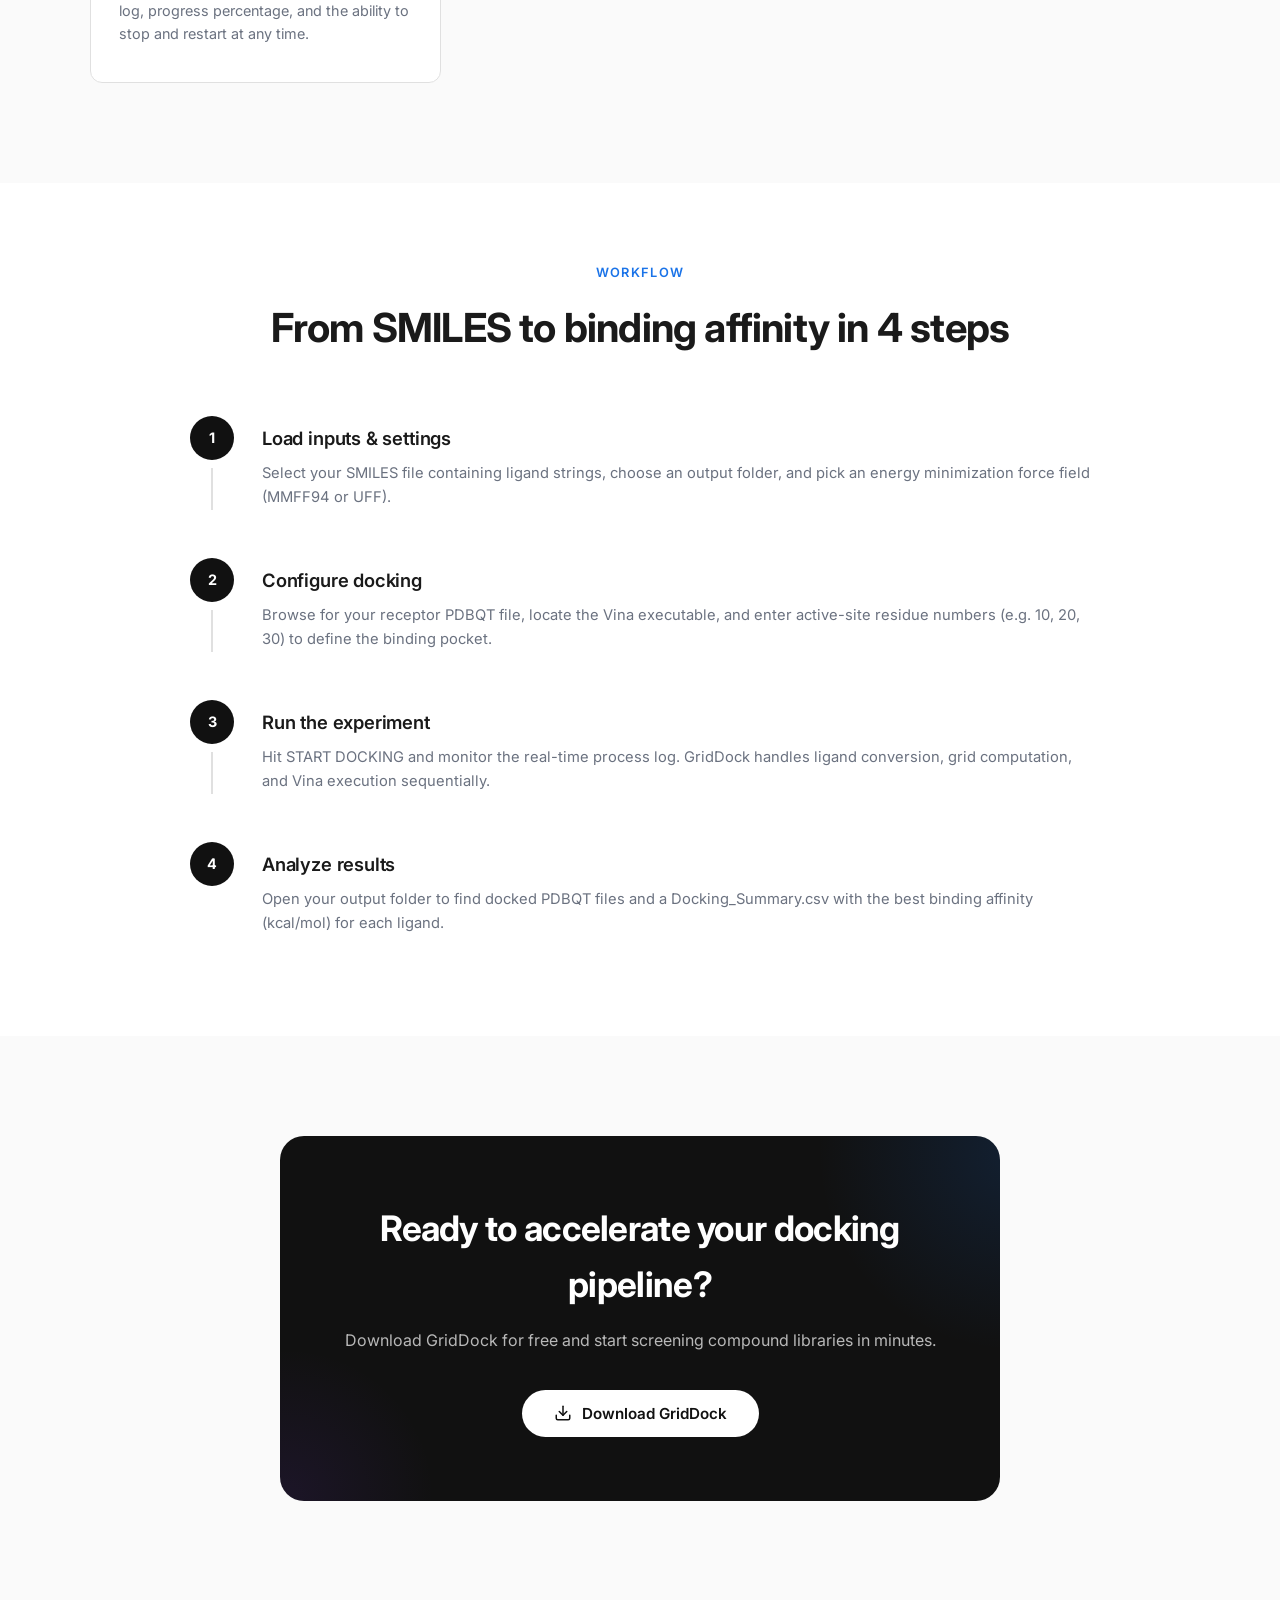
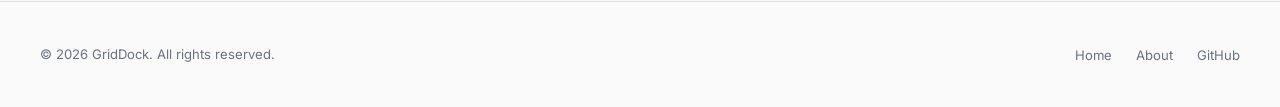
==== commit 5d120f88: "Reorganize assets and update repo links" ====
--- a/index.html
+++ b/index.html
@@ -20,10 +20,10 @@
   <link href="https://fonts.googleapis.com/css2?family=Inter:wght@300;400;500;600;700&display=swap" rel="stylesheet">
 
   <!-- Favicon -->
-  <link rel="apple-touch-icon" sizes="180x180" href="/apple-touch-icon.png">
-  <link rel="icon" type="image/png" sizes="32x32" href="/favicon-32x32.png">
-  <link rel="icon" type="image/png" sizes="16x16" href="/favicon-16x16.png">
-  <link rel="manifest" href="/site.webmanifest">
+  <link rel="apple-touch-icon" sizes="180x180" href="assets/apple-touch-icon.png">
+  <link rel="icon" type="image/png" sizes="32x32" href="assets/favicon-32x32.png">
+  <link rel="icon" type="image/png" sizes="16x16" href="assets/favicon-16x16.png">
+  <link rel="manifest" href="assets/site.webmanifest">
 
   <link rel="stylesheet" href="styles.css">
 </head>
@@ -36,7 +36,7 @@
   <!-- Navbar -->
   <nav class="navbar" id="navbar">
     <a href="index.html" class="nav-brand">
-      <img src="logo.png" alt="GridDock Logo" class="brand-logo">
+      <img src="assets/logo.png" alt="GridDock Logo" class="brand-logo">
     </a>
 
     <ul class="nav-links" id="nav-links">
@@ -237,7 +237,7 @@
     <ul class="footer-links">
       <li><a href="index.html">Home</a></li>
       <li><a href="about.html">About</a></li>
-      <li><a href="https://github.com" target="_blank" rel="noopener">GitHub</a></li>
+      <li><a href="https://github.com/abhijitreang/GridDock" target="_blank" rel="noopener">GitHub</a></li>
     </ul>
   </footer>
 
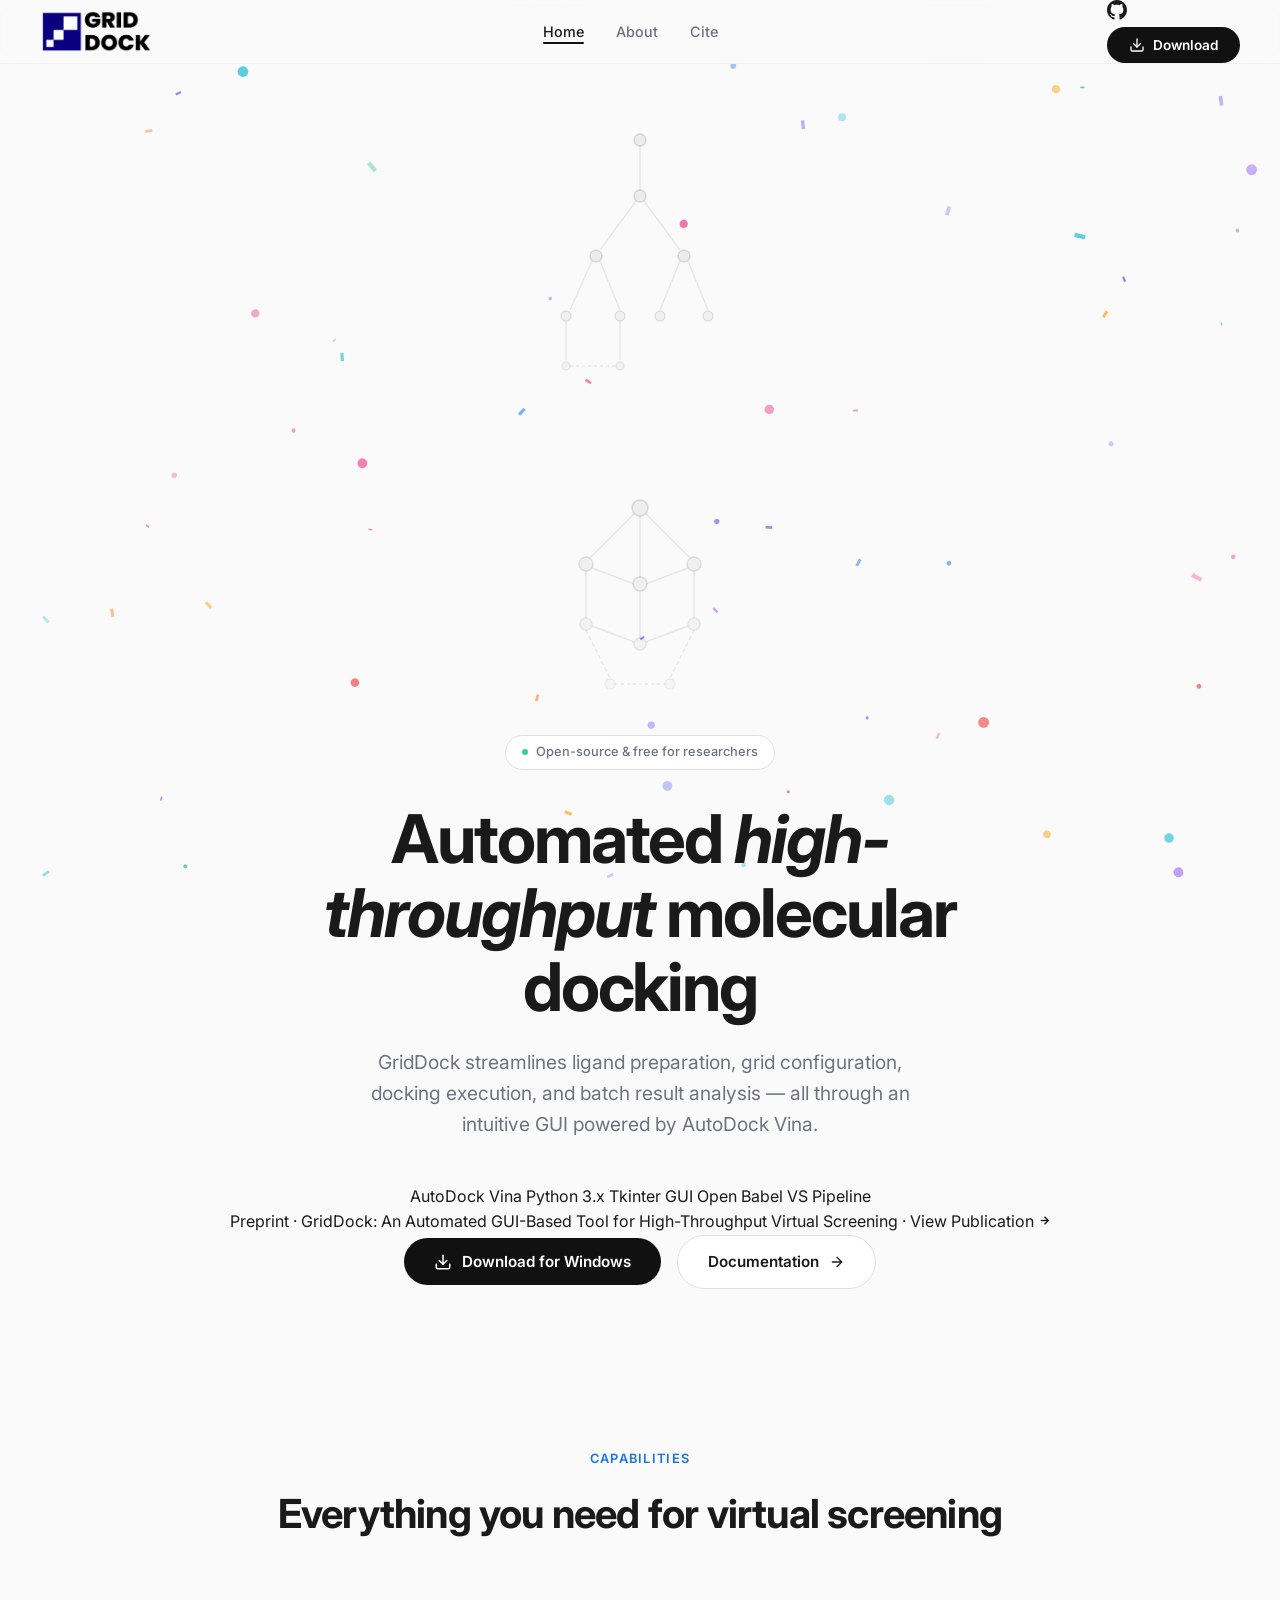
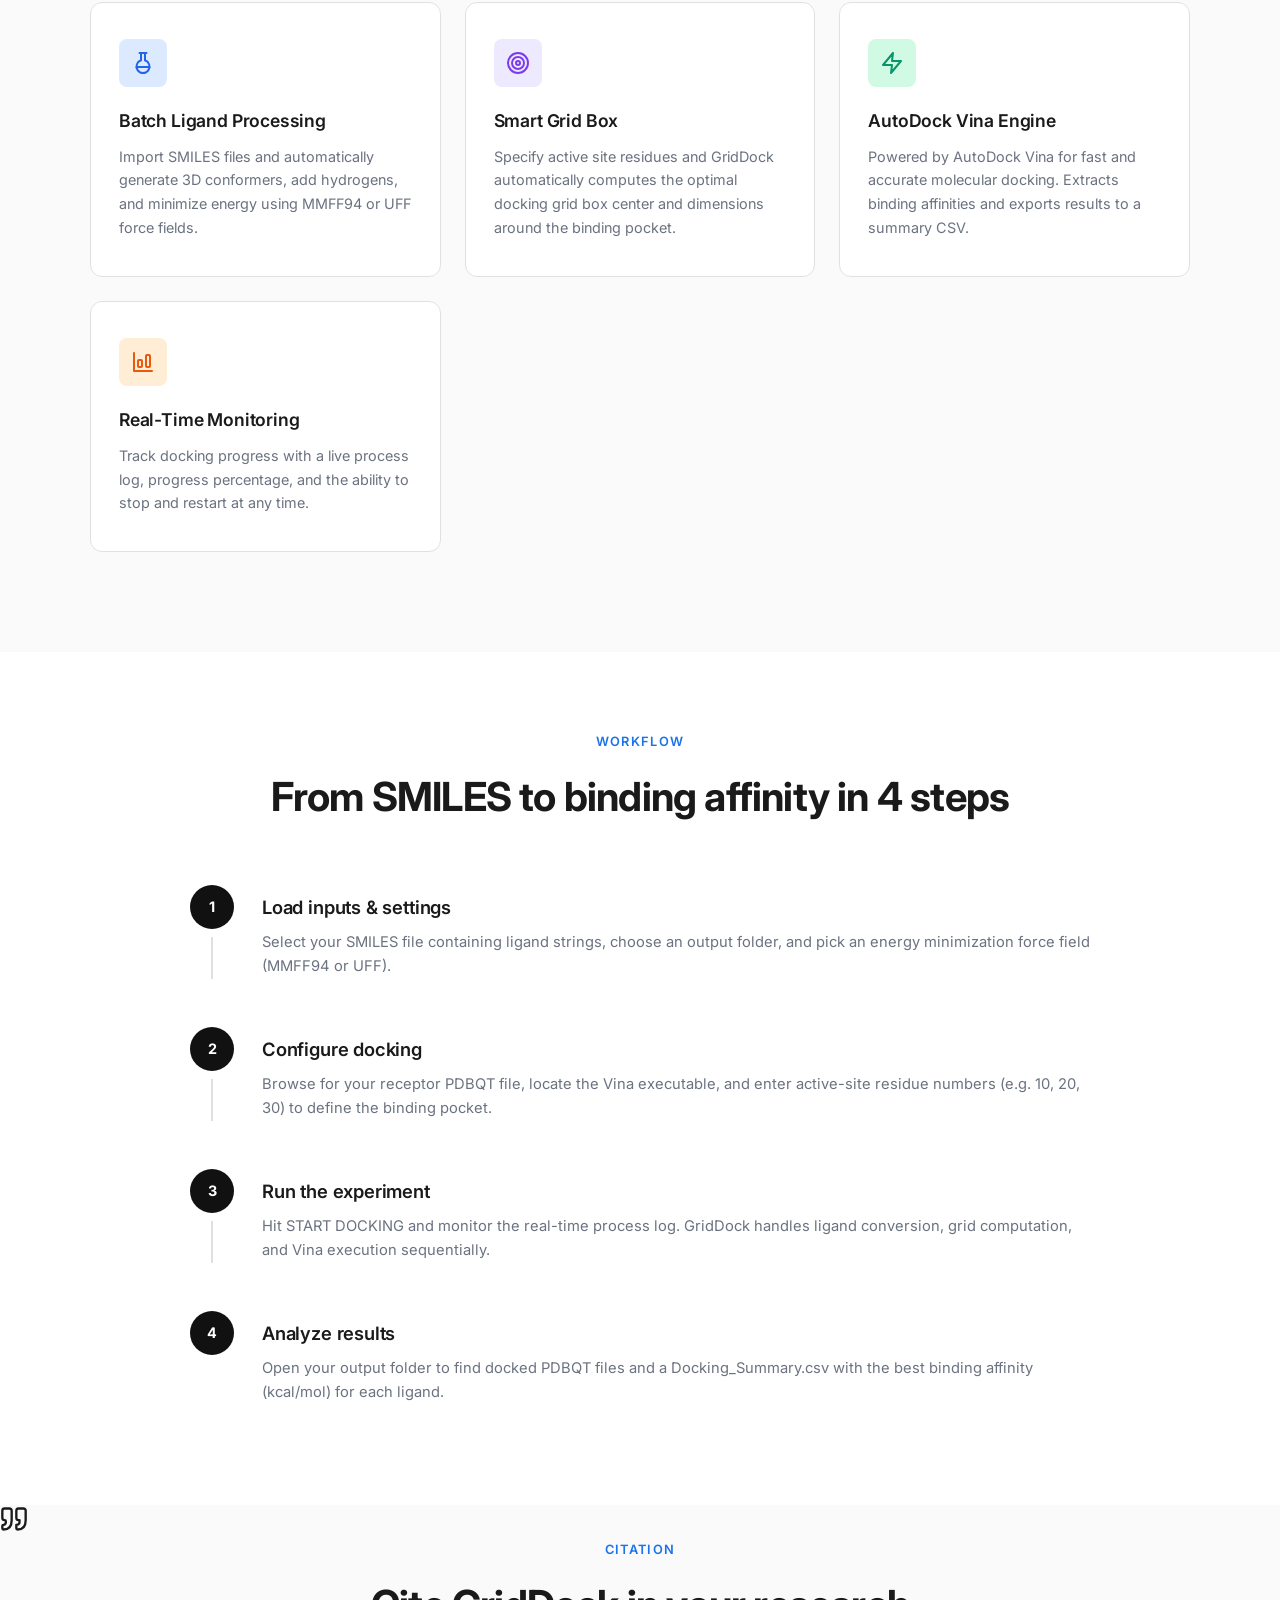
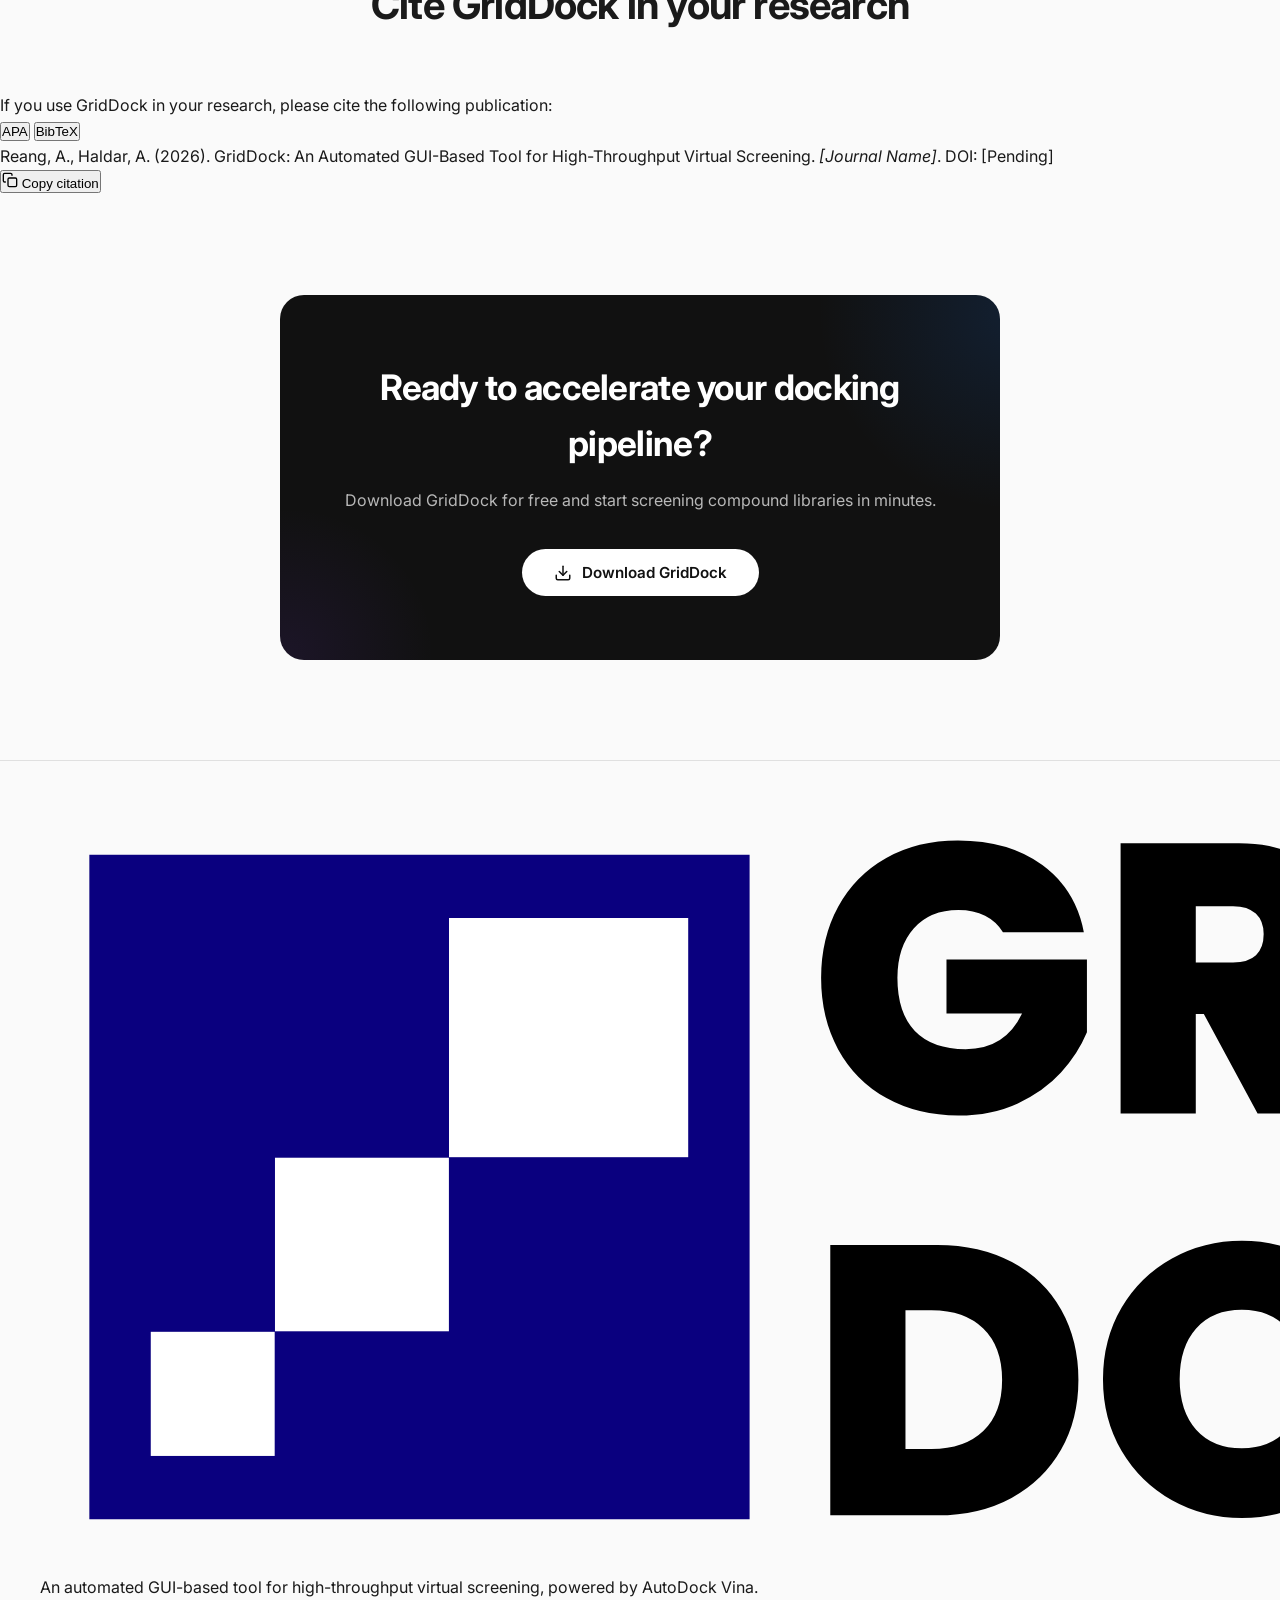
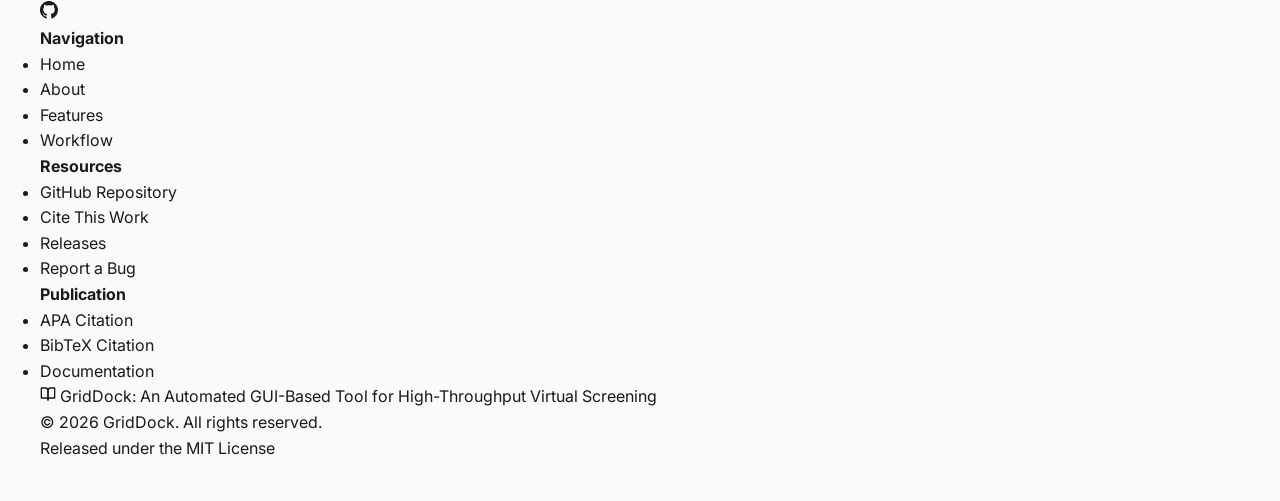
==== commit ea84e6cf: "Update index.html" ====
--- a/index.html
+++ b/index.html
@@ -17,13 +17,14 @@
   <!-- Font -->
   <link rel="preconnect" href="https://fonts.googleapis.com">
   <link rel="preconnect" href="https://fonts.gstatic.com" crossorigin>
-  <link href="https://fonts.googleapis.com/css2?family=Inter:wght@300;400;500;600;700&display=swap" rel="stylesheet">
+  <link href="https://fonts.googleapis.com/css2?family=Inter:wght@300;400;500;600;700;800&family=Playfair+Display:ital,wght@0,700;0,800;0,900;1,700;1,800;1,900&family=JetBrains+Mono:wght@400;500;600&display=swap"
+    rel="stylesheet">
 
   <!-- Favicon -->
-  <link rel="apple-touch-icon" sizes="180x180" href="assets/apple-touch-icon.png">
-  <link rel="icon" type="image/png" sizes="32x32" href="assets/favicon-32x32.png">
-  <link rel="icon" type="image/png" sizes="16x16" href="assets/favicon-16x16.png">
-  <link rel="manifest" href="assets/site.webmanifest">
+  <link rel="apple-touch-icon" sizes="180x180" href="/apple-touch-icon.png">
+  <link rel="icon" type="image/png" sizes="32x32" href="/favicon-32x32.png">
+  <link rel="icon" type="image/png" sizes="16x16" href="/favicon-16x16.png">
+  <link rel="manifest" href="/site.webmanifest">
 
   <link rel="stylesheet" href="styles.css">
 </head>
@@ -36,23 +37,33 @@
   <!-- Navbar -->
   <nav class="navbar" id="navbar">
     <a href="index.html" class="nav-brand">
-      <img src="assets/logo.png" alt="GridDock Logo" class="brand-logo">
+      <img src="logo.png" alt="GridDock Logo" class="brand-logo">
     </a>
 
     <ul class="nav-links" id="nav-links">
       <li><a href="index.html" class="active">Home</a></li>
       <li><a href="about.html">About</a></li>
+      <li><a href="#citation">Cite</a></li>
     </ul>
 
-    <button class="nav-download-btn" data-open-modal id="nav-download-btn">
-      <svg viewBox="0 0 24 24" fill="none" stroke="currentColor" stroke-width="2" stroke-linecap="round"
-        stroke-linejoin="round">
-        <path d="M21 15v4a2 2 0 0 1-2 2H5a2 2 0 0 1-2-2v-4" />
-        <polyline points="7 10 12 15 17 10" />
-        <line x1="12" y1="15" x2="12" y2="3" />
-      </svg>
-      Download
-    </button>
+    <div class="nav-right">
+      <a href="https://github.com/abhijitreang/GridDock" target="_blank" rel="noopener" class="nav-github-btn"
+        aria-label="GitHub">
+        <svg width="20" height="20" viewBox="0 0 24 24" fill="currentColor">
+          <path
+            d="M12 0c-6.626 0-12 5.373-12 12 0 5.302 3.438 9.8 8.207 11.387.599.111.793-.261.793-.577v-2.234c-3.338.726-4.033-1.416-4.033-1.416-.546-1.387-1.333-1.756-1.333-1.756-1.089-.745.083-.729.083-.729 1.205.084 1.839 1.237 1.839 1.237 1.07 1.834 2.807 1.304 3.492.997.107-.775.418-1.305.762-1.604-2.665-.305-5.467-1.334-5.467-5.931 0-1.311.469-2.381 1.236-3.221-.124-.303-.535-1.524.117-3.176 0 0 1.008-.322 3.301 1.23.957-.266 1.983-.399 3.003-.404 1.02.005 2.047.138 3.006.404 2.291-1.552 3.297-1.23 3.297-1.23.653 1.653.242 2.874.118 3.176.77.84 1.235 1.911 1.235 3.221 0 4.609-2.807 5.624-5.479 5.921.43.372.823 1.102.823 2.222v3.293c0 .319.192.694.801.576 4.765-1.589 8.199-6.086 8.199-11.386 0-6.627-5.373-12-12-12z" />
+        </svg>
+      </a>
+      <button class="nav-download-btn" data-open-modal id="nav-download-btn">
+        <svg viewBox="0 0 24 24" fill="none" stroke="currentColor" stroke-width="2" stroke-linecap="round"
+          stroke-linejoin="round">
+          <path d="M21 15v4a2 2 0 0 1-2 2H5a2 2 0 0 1-2-2v-4" />
+          <polyline points="7 10 12 15 17 10" />
+          <line x1="12" y1="15" x2="12" y2="3" />
+        </svg>
+        Download
+      </button>
+    </div>
 
     <button class="nav-hamburger" id="nav-hamburger" aria-label="Toggle menu" aria-expanded="false">
       <span></span><span></span><span></span>
@@ -61,28 +72,106 @@
 
   <!-- Hero -->
   <section class="hero" id="hero">
+    <!-- Molecular structure decorations -->
+    <div class="hero-decoration hero-decoration-left" aria-hidden="true">
+      <svg width="200" height="320" viewBox="0 0 200 320" fill="none" stroke="rgba(0,0,0,0.08)" stroke-width="1.5">
+        <!-- Tree/graph structure -->
+        <circle cx="100" cy="20" r="6" fill="rgba(0,0,0,0.06)" stroke="rgba(0,0,0,0.12)" />
+        <line x1="100" y1="26" x2="100" y2="70" />
+        <circle cx="100" cy="76" r="6" fill="rgba(0,0,0,0.06)" stroke="rgba(0,0,0,0.12)" />
+        <line x1="96" y1="81" x2="60" y2="130" />
+        <line x1="104" y1="81" x2="140" y2="130" />
+        <circle cx="56" cy="136" r="6" fill="rgba(0,0,0,0.06)" stroke="rgba(0,0,0,0.12)" />
+        <circle cx="144" cy="136" r="6" fill="rgba(0,0,0,0.06)" stroke="rgba(0,0,0,0.12)" />
+        <line x1="52" y1="141" x2="30" y2="190" />
+        <line x1="60" y1="141" x2="80" y2="190" />
+        <line x1="140" y1="141" x2="120" y2="190" />
+        <line x1="148" y1="141" x2="168" y2="190" />
+        <circle cx="26" cy="196" r="5" fill="rgba(0,0,0,0.04)" stroke="rgba(0,0,0,0.10)" />
+        <circle cx="80" cy="196" r="5" fill="rgba(0,0,0,0.04)" stroke="rgba(0,0,0,0.10)" />
+        <circle cx="120" cy="196" r="5" fill="rgba(0,0,0,0.04)" stroke="rgba(0,0,0,0.10)" />
+        <circle cx="168" cy="196" r="5" fill="rgba(0,0,0,0.04)" stroke="rgba(0,0,0,0.10)" />
+        <line x1="26" y1="201" x2="26" y2="240" />
+        <line x1="80" y1="201" x2="80" y2="240" />
+        <circle cx="26" cy="246" r="4" fill="rgba(0,0,0,0.03)" stroke="rgba(0,0,0,0.08)" />
+        <circle cx="80" cy="246" r="4" fill="rgba(0,0,0,0.03)" stroke="rgba(0,0,0,0.08)" />
+        <!-- Connecting label lines -->
+        <line x1="30" y1="246" x2="76" y2="246" stroke-dasharray="3 3" />
+      </svg>
+    </div>
+
+    <div class="hero-decoration hero-decoration-right" aria-hidden="true">
+      <svg width="220" height="280" viewBox="0 0 220 280" fill="none" stroke="rgba(0,0,0,0.08)" stroke-width="1.5">
+        <!-- Molecular network -->
+        <circle cx="110" cy="60" r="8" fill="rgba(0,0,0,0.05)" stroke="rgba(0,0,0,0.12)" />
+        <line x1="104" y1="66" x2="60" y2="110" />
+        <line x1="116" y1="66" x2="160" y2="110" />
+        <line x1="110" y1="68" x2="110" y2="130" />
+        <circle cx="56" cy="116" r="7" fill="rgba(0,0,0,0.04)" stroke="rgba(0,0,0,0.10)" />
+        <circle cx="164" cy="116" r="7" fill="rgba(0,0,0,0.04)" stroke="rgba(0,0,0,0.10)" />
+        <circle cx="110" cy="136" r="7" fill="rgba(0,0,0,0.04)" stroke="rgba(0,0,0,0.10)" />
+        <line x1="56" y1="123" x2="56" y2="170" />
+        <line x1="110" y1="143" x2="110" y2="190" />
+        <line x1="164" y1="123" x2="164" y2="170" />
+        <line x1="62" y1="120" x2="104" y2="136" />
+        <line x1="116" y1="136" x2="158" y2="120" />
+        <circle cx="56" cy="176" r="6" fill="rgba(0,0,0,0.03)" stroke="rgba(0,0,0,0.08)" />
+        <circle cx="110" cy="196" r="6" fill="rgba(0,0,0,0.03)" stroke="rgba(0,0,0,0.08)" />
+        <circle cx="164" cy="176" r="6" fill="rgba(0,0,0,0.03)" stroke="rgba(0,0,0,0.08)" />
+        <line x1="62" y1="178" x2="104" y2="194" />
+        <line x1="116" y1="194" x2="158" y2="178" />
+        <!-- Dashed bonds -->
+        <line x1="56" y1="182" x2="80" y2="230" stroke-dasharray="4 3" />
+        <line x1="164" y1="182" x2="140" y2="230" stroke-dasharray="4 3" />
+        <circle cx="80" cy="236" r="5" fill="rgba(0,0,0,0.02)" stroke="rgba(0,0,0,0.06)" />
+        <circle cx="140" cy="236" r="5" fill="rgba(0,0,0,0.02)" stroke="rgba(0,0,0,0.06)" />
+        <line x1="85" y1="236" x2="135" y2="236" stroke-dasharray="3 3" />
+      </svg>
+    </div>
+
     <div class="hero-badge">
       <span class="dot"></span>
       Open-source &amp; free for researchers
     </div>
 
-    <h1>Automated high-throughput molecular docking</h1>
-
-    <p>GridDock streamlines ligand preparation, docking setup, and batch processing — all through a clean graphical
-      interface powered by AutoDock Vina.</p>
+    <h1>Automated <em>high-throughput</em> molecular docking</h1>
+
+    <p class="hero-subtitle">GridDock streamlines ligand preparation, grid configuration, docking execution, and batch
+      result analysis — all through an intuitive GUI powered by AutoDock Vina.</p>
+
+    <div class="hero-tech-stack">
+      <span class="tech-tag"><span class="tag-dot" style="background:#059669"></span>AutoDock Vina</span>
+      <span class="tech-tag"><span class="tag-dot" style="background:#2563eb"></span>Python 3.x</span>
+      <span class="tech-tag"><span class="tag-dot" style="background:#7c3aed"></span>Tkinter GUI</span>
+      <span class="tech-tag"><span class="tag-dot" style="background:#ea580c"></span>Open Babel</span>
+      <span class="tech-tag"><span class="tag-dot" style="background:#0891b2"></span>VS Pipeline</span>
+    </div>
+
+    <div class="hero-pub-ref">
+      <span class="pub-ref-label">Preprint</span>
+      <span class="pub-ref-sep">&middot;</span>
+      <span class="pub-ref-title">GridDock: An Automated GUI-Based Tool for High-Throughput Virtual Screening</span>
+      <span class="pub-ref-sep">&middot;</span>
+      <a href="#citation" class="pub-ref-link">View Publication
+        <svg width="13" height="13" viewBox="0 0 24 24" fill="none" stroke="currentColor" stroke-width="2.5">
+          <line x1="5" y1="12" x2="19" y2="12" />
+          <polyline points="12 5 19 12 12 19" />
+        </svg>
+      </a>
+    </div>
 
     <div class="hero-actions">
       <button class="btn-primary" data-open-modal id="hero-download-btn">
         <svg viewBox="0 0 24 24" fill="none" stroke="currentColor" stroke-width="2" stroke-linecap="round"
           stroke-linejoin="round">
-          <rect x="3" y="3" width="18" height="18" rx="2" ry="2" />
-          <line x1="3" y1="9" x2="21" y2="9" />
-          <line x1="9" y1="21" x2="9" y2="9" />
+          <path d="M21 15v4a2 2 0 0 1-2 2H5a2 2 0 0 1-2-2v-4" />
+          <polyline points="7 10 12 15 17 10" />
+          <line x1="12" y1="15" x2="12" y2="3" />
         </svg>
         Download for Windows
       </button>
       <a href="about.html" class="btn-secondary">
-        Learn more
+        Documentation
         <svg width="16" height="16" viewBox="0 0 24 24" fill="none" stroke="currentColor" stroke-width="2"
           stroke-linecap="round" stroke-linejoin="round">
           <line x1="5" y1="12" x2="19" y2="12" />
@@ -210,6 +299,53 @@
           <p>Open your output folder to find docked PDBQT files and a Docking_Summary.csv with the best binding affinity
             (kcal/mol) for each ligand.</p>
         </div>
+      </div>
+    </div>
+  </section>
+
+  <!-- Citation -->
+  <section class="citation-section" id="citation">
+    <div class="citation-container fade-in">
+      <div class="citation-header">
+        <div class="citation-icon">
+          <svg width="28" height="28" viewBox="0 0 24 24" fill="none" stroke="currentColor" stroke-width="2"
+            stroke-linecap="round" stroke-linejoin="round">
+            <path d="M3 21c3 0 7-1 7-8V5c0-1.25-.756-2.017-2-2H4c-1.25 0-2 .75-2 1.972V11c0 1.25.75 2 2 2 1 0 1 0 1 1v1c0 1-1 2-2 2s-1 .008-1 1.031V20c0 1 0 1 1 1z" />
+            <path d="M15 21c3 0 7-1 7-8V5c0-1.25-.756-2.017-2-2h-4c-1.25 0-2 .75-2 1.972V11c0 1.25.75 2 2 2h.75c0 2.25.25 4-2.75 4v3c0 1 0 1 1 1z" />
+          </svg>
+        </div>
+        <p class="section-label">Citation</p>
+        <h2 class="section-title">Cite GridDock in your research</h2>
+        <p class="citation-desc">If you use GridDock in your research, please cite the following publication:</p>
+      </div>
+
+      <div class="citation-box">
+        <div class="citation-format-tabs">
+          <button class="citation-tab active" data-format="apa">APA</button>
+          <button class="citation-tab" data-format="bibtex">BibTeX</button>
+        </div>
+        <div class="citation-content" id="citation-apa">
+          <p>Reang, A., Haldar, A. (2026). GridDock: An Automated GUI-Based Tool for High-Throughput Virtual Screening.
+            <em>[Journal Name]</em>. DOI: [Pending]</p>
+        </div>
+        <div class="citation-content" id="citation-bibtex" style="display:none;">
+          <pre>@article{reang2026griddock,
+  title={GridDock: An Automated GUI-Based Tool
+         for High-Throughput Virtual Screening},
+  author={Reang, Abhijit and Haldar, Arghya},
+  journal={[Journal Name]},
+  year={2026},
+  doi={[Pending]}
+}</pre>
+        </div>
+        <button class="citation-copy-btn" id="copy-citation">
+          <svg width="16" height="16" viewBox="0 0 24 24" fill="none" stroke="currentColor" stroke-width="2"
+            stroke-linecap="round" stroke-linejoin="round">
+            <rect x="9" y="9" width="13" height="13" rx="2" ry="2" />
+            <path d="M5 15H4a2 2 0 0 1-2-2V4a2 2 0 0 1 2-2h9a2 2 0 0 1 2 2v1" />
+          </svg>
+          Copy citation
+        </button>
       </div>
     </div>
   </section>
@@ -233,18 +369,82 @@
 
   <!-- Footer -->
   <footer class="footer">
-    <div class="footer-left">© 2026 GridDock. All rights reserved.</div>
-    <ul class="footer-links">
-      <li><a href="index.html">Home</a></li>
-      <li><a href="about.html">About</a></li>
-      <li><a href="https://github.com/abhijitreang/GridDock" target="_blank" rel="noopener">GitHub</a></li>
-    </ul>
+    <div class="footer-inner">
+      <div class="footer-top">
+        <div class="footer-brand">
+          <img src="logo.png" alt="GridDock" class="footer-logo">
+          <p class="footer-tagline">An automated GUI-based tool for high-throughput virtual screening, powered by
+            AutoDock Vina.</p>
+          <div class="footer-social">
+            <a href="https://github.com/abhijitreang/GridDock" target="_blank" rel="noopener" aria-label="GitHub">
+              <svg width="18" height="18" viewBox="0 0 24 24" fill="currentColor">
+                <path
+                  d="M12 0c-6.626 0-12 5.373-12 12 0 5.302 3.438 9.8 8.207 11.387.599.111.793-.261.793-.577v-2.234c-3.338.726-4.033-1.416-4.033-1.416-.546-1.387-1.333-1.756-1.333-1.756-1.089-.745.083-.729.083-.729 1.205.084 1.839 1.237 1.839 1.237 1.07 1.834 2.807 1.304 3.492.997.107-.775.418-1.305.762-1.604-2.665-.305-5.467-1.334-5.467-5.931 0-1.311.469-2.381 1.236-3.221-.124-.303-.535-1.524.117-3.176 0 0 1.008-.322 3.301 1.23.957-.266 1.983-.399 3.003-.404 1.02.005 2.047.138 3.006.404 2.291-1.552 3.297-1.23 3.297-1.23.653 1.653.242 2.874.118 3.176.77.84 1.235 1.911 1.235 3.221 0 4.609-2.807 5.624-5.479 5.921.43.372.823 1.102.823 2.222v3.293c0 .319.192.694.801.576 4.765-1.589 8.199-6.086 8.199-11.386 0-6.627-5.373-12-12-12z" />
+              </svg>
+            </a>
+          </div>
+        </div>
+        <div class="footer-col">
+          <h4>Navigation</h4>
+          <ul>
+            <li><a href="index.html">Home</a></li>
+            <li><a href="about.html">About</a></li>
+            <li><a href="#features">Features</a></li>
+            <li><a href="#how-it-works">Workflow</a></li>
+          </ul>
+        </div>
+        <div class="footer-col">
+          <h4>Resources</h4>
+          <ul>
+            <li><a href="https://github.com/abhijitreang/GridDock" target="_blank" rel="noopener">GitHub Repository</a>
+            </li>
+            <li><a href="#citation">Cite This Work</a></li>
+            <li><a href="https://github.com/abhijitreang/GridDock/releases" target="_blank"
+                rel="noopener">Releases</a></li>
+            <li><a href="https://github.com/abhijitreang/GridDock/issues" target="_blank" rel="noopener">Report a
+                Bug</a></li>
+          </ul>
+        </div>
+        <div class="footer-col">
+          <h4>Publication</h4>
+          <ul>
+            <li><a href="#citation">APA Citation</a></li>
+            <li><a href="#citation">BibTeX Citation</a></li>
+            <li><a href="about.html">Documentation</a></li>
+          </ul>
+        </div>
+      </div>
+
+      <div class="footer-divider"></div>
+
+      <div class="footer-pub-banner">
+        <svg width="16" height="16" viewBox="0 0 24 24" fill="none" stroke="currentColor" stroke-width="2"
+          stroke-linecap="round" stroke-linejoin="round">
+          <path d="M2 3h6a4 4 0 0 1 4 4v14a3 3 0 0 0-3-3H2z" />
+          <path d="M22 3h-6a4 4 0 0 0-4 4v14a3 3 0 0 1 3-3h7z" />
+        </svg>
+        <span>GridDock: An Automated GUI-Based Tool for High-Throughput Virtual Screening</span>
+      </div>
+
+      <div class="footer-bottom">
+        <p>&copy; 2026 GridDock. All rights reserved.</p>
+        <p class="footer-license">Released under the
+          <a href="https://opensource.org/licenses/MIT" target="_blank" rel="noopener">MIT License</a>
+        </p>
+      </div>
+    </div>
   </footer>
 
   <!-- Download Modal -->
   <div class="modal-overlay" id="download-modal">
     <div class="modal">
-      <button class="modal-close" aria-label="Close">✕</button>
+      <button class="modal-close" aria-label="Close">
+        <svg width="18" height="18" viewBox="0 0 24 24" fill="none" stroke="currentColor" stroke-width="2"
+          stroke-linecap="round" stroke-linejoin="round">
+          <line x1="18" y1="6" x2="6" y2="18" />
+          <line x1="6" y1="6" x2="18" y2="18" />
+        </svg>
+      </button>
       <h2>Download GridDock</h2>
       <p class="modal-subtext">Fill in your details to download the Windows installer.</p>
 
@@ -285,4 +485,4 @@
   <script src="script.js"></script>
 </body>
 
-</html>+</html>
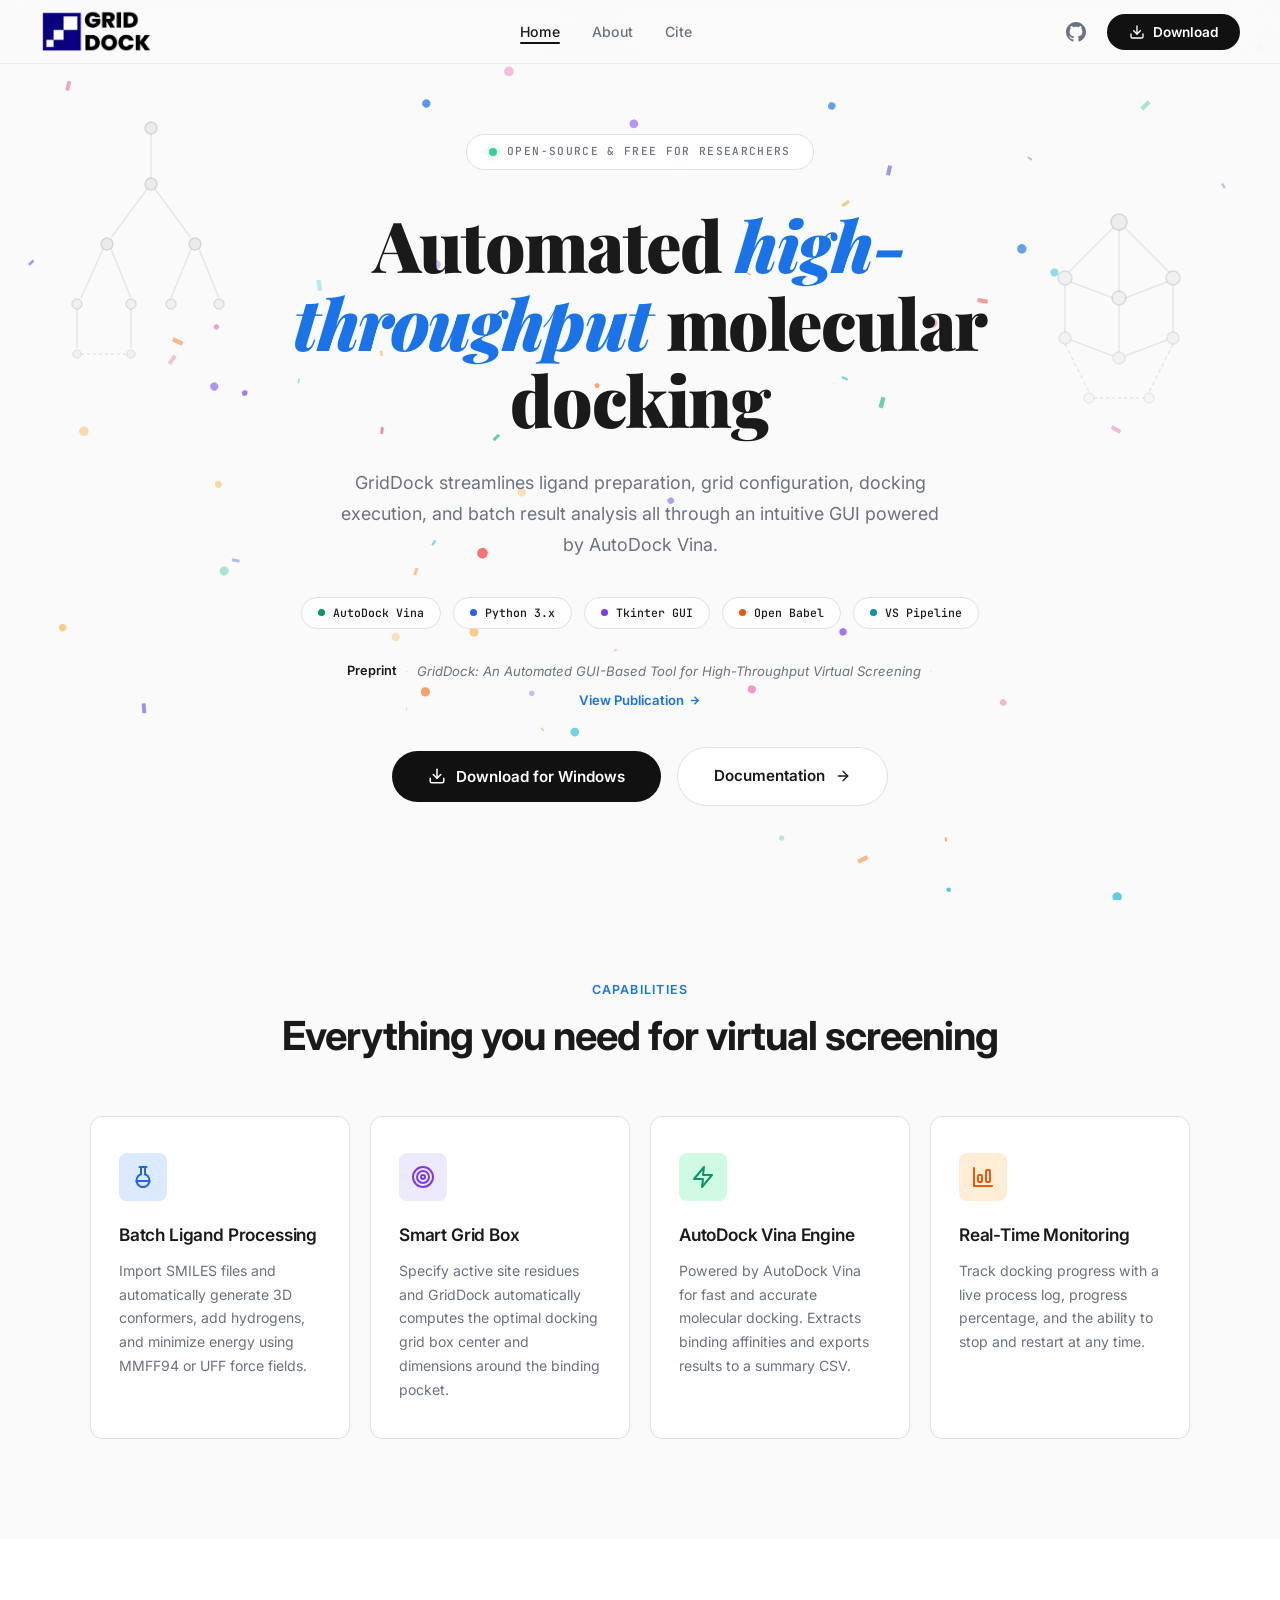
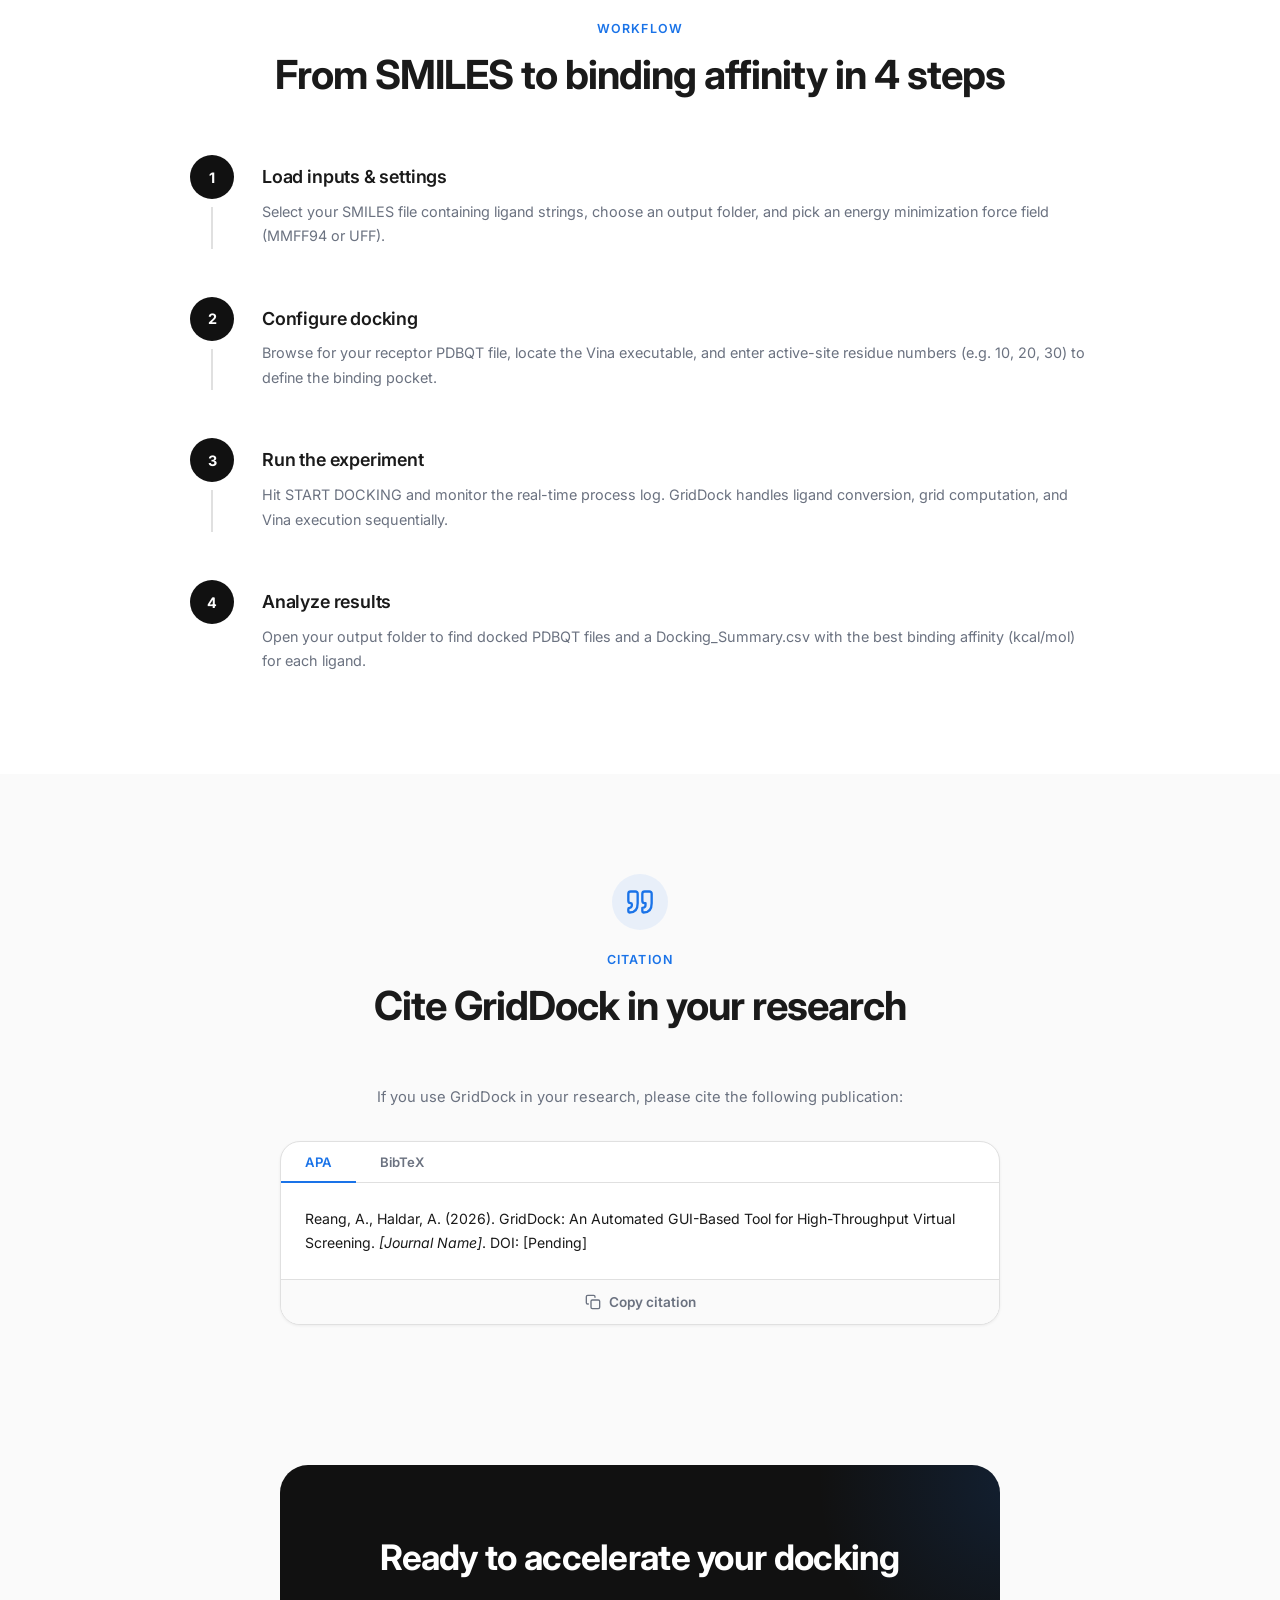
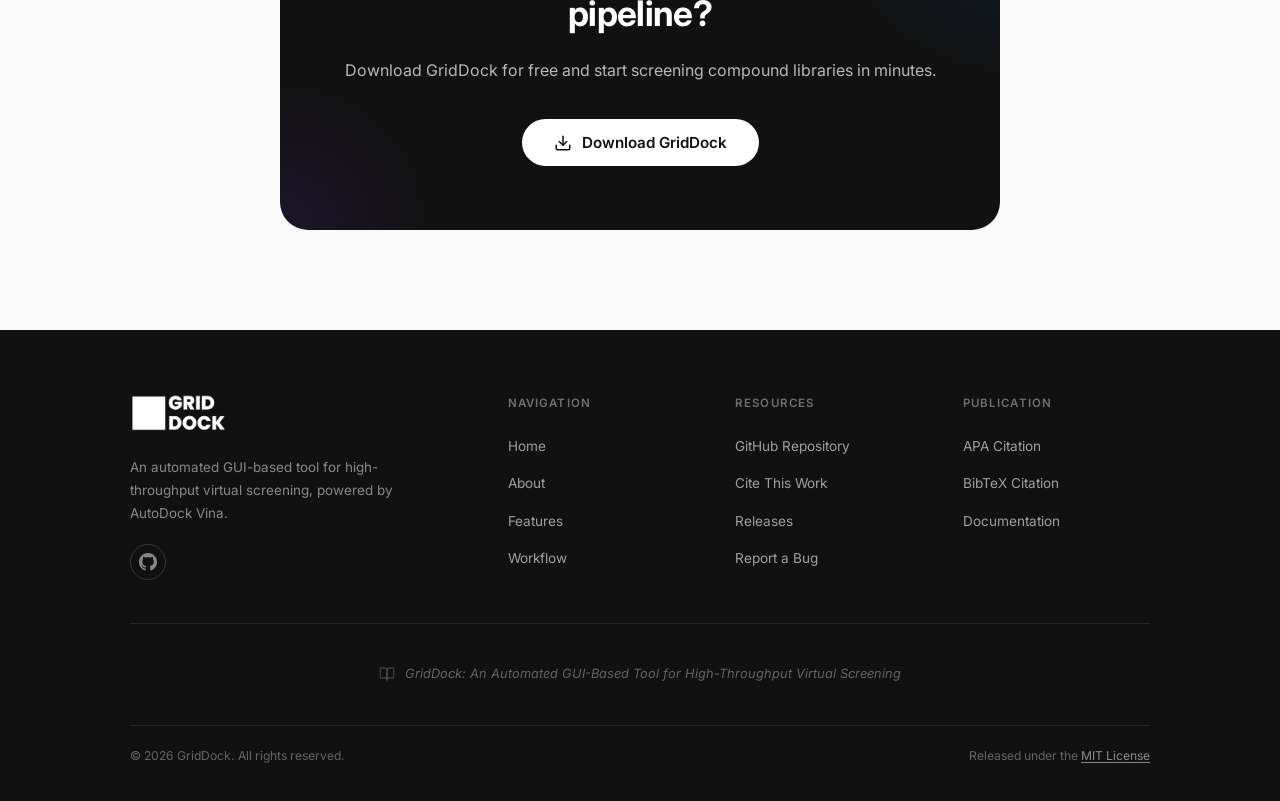
==== commit 597b25cb: "Final Edits to Home page" ====
--- a/index.html
+++ b/index.html
@@ -137,7 +137,7 @@
     <h1>Automated <em>high-throughput</em> molecular docking</h1>
 
     <p class="hero-subtitle">GridDock streamlines ligand preparation, grid configuration, docking execution, and batch
-      result analysis — all through an intuitive GUI powered by AutoDock Vina.</p>
+      result analysis all through an intuitive GUI powered by AutoDock Vina.</p>
 
     <div class="hero-tech-stack">
       <span class="tech-tag"><span class="tag-dot" style="background:#059669"></span>AutoDock Vina</span>
@@ -486,3 +486,4 @@
 </body>
 
 </html>
+
--- a/styles.css
+++ b/styles.css
@@ -1,5 +1,5 @@
-/* ===== AGDock Design System ===== */
-@import url('https://fonts.googleapis.com/css2?family=Inter:wght@300;400;500;600;700&display=swap');
+/* ===== GridDock Design System ===== */
+@import url('https://fonts.googleapis.com/css2?family=Inter:wght@300;400;500;600;700;800&family=Playfair+Display:ital,wght@0,700;0,800;0,900;1,700;1,800;1,900&family=JetBrains+Mono:wght@400;500;600&display=swap');
 
 *,
 *::before,
@@ -16,18 +16,25 @@
   --text-muted: #6b7280;
   --accent: #1a73e8;
   --accent-hover: #1558b0;
+  --accent-light: rgba(26, 115, 232, 0.08);
   --dark: #111111;
   --white: #ffffff;
   --border: #e0e0e0;
+  --border-light: rgba(0, 0, 0, 0.06);
   --shadow-sm: 0 1px 3px rgba(0, 0, 0, 0.06);
   --shadow-md: 0 4px 16px rgba(0, 0, 0, 0.08);
   --shadow-lg: 0 12px 40px rgba(0, 0, 0, 0.12);
+  --shadow-xl: 0 20px 60px rgba(0, 0, 0, 0.15);
   --radius-sm: 8px;
   --radius-md: 12px;
-  --radius-lg: 24px;
+  --radius-lg: 20px;
+  --radius-xl: 28px;
   --radius-pill: 999px;
   --transition: 0.25s cubic-bezier(0.4, 0, 0.2, 1);
+  --transition-slow: 0.4s cubic-bezier(0.4, 0, 0.2, 1);
   --font: 'Inter', -apple-system, BlinkMacSystemFont, 'Segoe UI', sans-serif;
+  --font-display: 'Playfair Display', Georgia, 'Times New Roman', serif;
+  --font-mono: 'JetBrains Mono', 'SF Mono', 'Fira Code', 'Cascadia Code', monospace;
 }
 
 html {
@@ -71,10 +78,10 @@
   display: flex;
   align-items: center;
   justify-content: space-between;
-  background: rgba(250, 250, 250, 0.85);
-  backdrop-filter: blur(16px);
-  -webkit-backdrop-filter: blur(16px);
-  border-bottom: 1px solid rgba(0, 0, 0, 0.04);
+  background: rgba(250, 250, 250, 0.82);
+  backdrop-filter: blur(20px) saturate(180%);
+  -webkit-backdrop-filter: blur(20px) saturate(180%);
+  border-bottom: 1px solid var(--border-light);
   transition: background var(--transition);
 }
 
@@ -101,7 +108,7 @@
 }
 
 .nav-links a {
-  font-size: 0.9rem;
+  font-size: 0.88rem;
   font-weight: 500;
   color: var(--text-muted);
   transition: color var(--transition);
@@ -124,6 +131,30 @@
   border-radius: 1px;
 }
 
+.nav-right {
+  display: flex;
+  align-items: center;
+  gap: 12px;
+}
+
+.nav-github-btn {
+  width: 38px;
+  height: 38px;
+  border-radius: 50%;
+  display: flex;
+  align-items: center;
+  justify-content: center;
+  color: var(--text-muted);
+  transition: all var(--transition);
+  border: 1px solid transparent;
+}
+
+.nav-github-btn:hover {
+  color: var(--text);
+  background: var(--bg-alt);
+  border-color: var(--border);
+}
+
 .nav-download-btn {
   background: var(--dark);
   color: var(--white);
@@ -181,62 +212,188 @@
   position: relative;
   z-index: 1;
   padding: 120px 24px 80px;
+  overflow: hidden;
+}
+
+/* Molecular structure decorations */
+.hero-decoration {
+  position: absolute;
+  z-index: 0;
+  pointer-events: none;
+  opacity: 0.7;
+}
+
+.hero-decoration-left {
+  left: 4%;
+  top: 12%;
+  animation: fadeUp 1s ease-out 0.8s both;
+}
+
+.hero-decoration-right {
+  right: 4%;
+  top: 18%;
+  animation: fadeUp 1s ease-out 1s both;
 }
 
 .hero-badge {
   display: inline-flex;
   align-items: center;
-  gap: 8px;
-  background: var(--white);
-  border: 1px solid var(--border);
+  gap: 10px;
+  background: rgba(255, 255, 255, 0.85);
+  border: 1.5px solid var(--border);
   border-radius: var(--radius-pill);
-  padding: 6px 16px;
-  font-size: 0.8rem;
+  padding: 8px 22px;
+  font-family: var(--font-mono);
+  font-size: 0.7rem;
   font-weight: 500;
   color: var(--text-muted);
-  margin-bottom: 32px;
+  text-transform: uppercase;
+  letter-spacing: 0.12em;
+  margin-bottom: 36px;
   animation: fadeUp 0.6s ease-out;
+  backdrop-filter: blur(8px);
+  position: relative;
+  z-index: 1;
 }
 
 .hero-badge .dot {
-  width: 6px;
-  height: 6px;
+  width: 8px;
+  height: 8px;
   background: #34d399;
   border-radius: 50%;
   animation: pulse-dot 2s infinite;
+  box-shadow: 0 0 8px rgba(52, 211, 153, 0.4);
 }
 
 .hero h1 {
-  font-size: clamp(2.5rem, 5.5vw, 4.2rem);
-  font-weight: 700;
+  font-family: var(--font-display);
+  font-size: clamp(2.8rem, 5.5vw, 4.5rem);
+  font-weight: 900;
   line-height: 1.1;
-  letter-spacing: -0.03em;
-  max-width: 740px;
-  margin-bottom: 24px;
+  letter-spacing: -0.02em;
+  max-width: 780px;
+  margin-bottom: 28px;
   animation: fadeUp 0.6s ease-out 0.1s both;
-}
-
-.hero p {
-  font-size: clamp(1rem, 1.8vw, 1.2rem);
-  color: var(--text-muted);
-  max-width: 560px;
-  margin-bottom: 44px;
+  color: var(--text);
+  position: relative;
+  z-index: 1;
+}
+
+.hero h1 em {
+  font-style: italic;
+  color: var(--accent);
+  font-weight: 900;
+}
+
+.hero-subtitle {
+  font-size: clamp(0.95rem, 1.6vw, 1.12rem);
+  color: var(--text-muted);
+  max-width: 600px;
+  margin-bottom: 36px;
   animation: fadeUp 0.6s ease-out 0.2s both;
-}
-
-.hero-actions {
-  display: flex;
-  align-items: center;
-  gap: 16px;
-  animation: fadeUp 0.6s ease-out 0.3s both;
+  line-height: 1.75;
+  position: relative;
+  z-index: 1;
+}
+
+/* Tech stack tags */
+.hero-tech-stack {
+  display: flex;
+  align-items: center;
+  gap: 12px;
   flex-wrap: wrap;
   justify-content: center;
+  animation: fadeUp 0.6s ease-out 0.3s both;
+  margin-bottom: 32px;
+  position: relative;
+  z-index: 1;
+}
+
+.tech-tag {
+  display: inline-flex;
+  align-items: center;
+  gap: 8px;
+  padding: 6px 16px;
+  border-radius: var(--radius-pill);
+  font-family: var(--font-mono);
+  font-size: 0.72rem;
+  font-weight: 500;
+  color: var(--text);
+  background: rgba(255, 255, 255, 0.8);
+  border: 1px solid var(--border);
+  backdrop-filter: blur(8px);
+}
+
+.tag-dot {
+  width: 7px;
+  height: 7px;
+  border-radius: 50%;
+  flex-shrink: 0;
+}
+
+/* Inline publication reference */
+.hero-pub-ref {
+  display: flex;
+  align-items: center;
+  gap: 8px;
+  flex-wrap: wrap;
+  justify-content: center;
+  font-size: 0.82rem;
+  color: var(--text-muted);
+  margin-bottom: 36px;
+  animation: fadeUp 0.6s ease-out 0.4s both;
+  max-width: 700px;
+  line-height: 1.6;
+  position: relative;
+  z-index: 1;
+}
+
+.pub-ref-label {
+  font-weight: 600;
+  color: var(--text);
+  font-size: 0.8rem;
+}
+
+.pub-ref-sep {
+  color: var(--border);
+  font-weight: 300;
+}
+
+.pub-ref-title {
+  font-style: italic;
+  color: var(--text-muted);
+}
+
+.pub-ref-link {
+  display: inline-flex;
+  align-items: center;
+  gap: 4px;
+  font-weight: 600;
+  color: var(--accent);
+  transition: color var(--transition);
+  white-space: nowrap;
+}
+
+.pub-ref-link:hover {
+  color: var(--accent-hover);
+}
+
+/* Hero action buttons */
+.hero-actions {
+  display: flex;
+  align-items: center;
+  gap: 16px;
+  animation: fadeUp 0.6s ease-out 0.5s both;
+  flex-wrap: wrap;
+  justify-content: center;
+  position: relative;
+  z-index: 1;
 }
 
 .btn-primary {
   background: var(--dark);
   color: var(--white);
-  padding: 14px 30px;
+  padding: 16px 36px;
   border-radius: var(--radius-pill);
   font-size: 0.95rem;
   font-weight: 600;
@@ -263,11 +420,11 @@
 .btn-secondary {
   background: var(--white);
   color: var(--text);
-  padding: 14px 30px;
+  padding: 16px 36px;
   border-radius: var(--radius-pill);
   font-size: 0.95rem;
   font-weight: 600;
-  border: 1px solid var(--border);
+  border: 1.5px solid var(--border);
   display: inline-flex;
   align-items: center;
   gap: 10px;
@@ -291,7 +448,7 @@
 
 .section-label {
   text-align: center;
-  font-size: 0.8rem;
+  font-size: 0.78rem;
   font-weight: 600;
   text-transform: uppercase;
   letter-spacing: 0.1em;
@@ -303,14 +460,15 @@
   text-align: center;
   font-size: clamp(1.8rem, 3.5vw, 2.5rem);
   font-weight: 700;
-  letter-spacing: -0.02em;
+  letter-spacing: -0.025em;
   margin-bottom: 56px;
+  line-height: 1.2;
 }
 
 .features-grid {
   display: grid;
-  grid-template-columns: repeat(auto-fit, minmax(280px, 1fr));
-  gap: 24px;
+  grid-template-columns: repeat(auto-fit, minmax(260px, 1fr));
+  gap: 20px;
   max-width: 1100px;
   margin: 0 auto;
 }
@@ -320,7 +478,7 @@
   border: 1px solid var(--border);
   border-radius: var(--radius-md);
   padding: 36px 28px;
-  transition: all var(--transition);
+  transition: all var(--transition-slow);
   position: relative;
   overflow: hidden;
 }
@@ -379,16 +537,16 @@
 }
 
 .feature-card h3 {
-  font-size: 1.1rem;
+  font-size: 1.08rem;
   font-weight: 600;
   margin-bottom: 10px;
   letter-spacing: -0.01em;
 }
 
 .feature-card p {
-  font-size: 0.9rem;
-  color: var(--text-muted);
-  line-height: 1.65;
+  font-size: 0.88rem;
+  color: var(--text-muted);
+  line-height: 1.7;
 }
 
 /* ===== How It Works ===== */
@@ -457,21 +615,155 @@
 }
 
 .step-content h3 {
-  font-size: 1.15rem;
+  font-size: 1.12rem;
   font-weight: 600;
   margin-bottom: 8px;
   letter-spacing: -0.01em;
 }
 
 .step-content p {
+  font-size: 0.9rem;
+  color: var(--text-muted);
+  line-height: 1.7;
+}
+
+/* ===== Citation Section ===== */
+.citation-section {
+  padding: 100px 24px;
+  position: relative;
+  z-index: 1;
+  background: var(--bg);
+}
+
+.citation-container {
+  max-width: 720px;
+  margin: 0 auto;
+  text-align: center;
+}
+
+.citation-header {
+  margin-bottom: 32px;
+}
+
+.citation-icon {
+  width: 56px;
+  height: 56px;
+  border-radius: 50%;
+  background: var(--accent-light);
+  color: var(--accent);
+  display: flex;
+  align-items: center;
+  justify-content: center;
+  margin: 0 auto 20px;
+}
+
+.citation-desc {
   font-size: 0.92rem;
   color: var(--text-muted);
+  margin-top: 8px;
+}
+
+.citation-box {
+  background: var(--white);
+  border: 1px solid var(--border);
+  border-radius: var(--radius-lg);
+  overflow: hidden;
+  text-align: left;
+  box-shadow: var(--shadow-sm);
+}
+
+.citation-format-tabs {
+  display: flex;
+  border-bottom: 1px solid var(--border);
+  padding: 0;
+}
+
+.citation-tab {
+  padding: 12px 24px;
+  font-size: 0.82rem;
+  font-weight: 600;
+  color: var(--text-muted);
+  background: none;
+  border: none;
+  cursor: pointer;
+  font-family: var(--font);
+  transition: all var(--transition);
+  position: relative;
+}
+
+.citation-tab.active {
+  color: var(--accent);
+}
+
+.citation-tab.active::after {
+  content: '';
+  position: absolute;
+  bottom: -1px;
+  left: 0;
+  right: 0;
+  height: 2px;
+  background: var(--accent);
+}
+
+.citation-tab:hover:not(.active) {
+  color: var(--text);
+  background: var(--bg);
+}
+
+.citation-content {
+  padding: 24px;
+}
+
+.citation-content p {
+  font-size: 0.88rem;
+  line-height: 1.7;
+  color: var(--text);
+}
+
+.citation-content em {
+  font-style: italic;
+}
+
+.citation-content pre {
+  font-size: 0.82rem;
   line-height: 1.65;
+  color: var(--text);
+  font-family: 'SF Mono', 'Fira Code', 'Cascadia Code', monospace;
+  white-space: pre-wrap;
+  word-break: break-word;
+}
+
+.citation-copy-btn {
+  display: flex;
+  align-items: center;
+  justify-content: center;
+  gap: 8px;
+  width: 100%;
+  padding: 14px;
+  border: none;
+  border-top: 1px solid var(--border);
+  background: var(--bg);
+  color: var(--text-muted);
+  font-size: 0.85rem;
+  font-weight: 600;
+  cursor: pointer;
+  font-family: var(--font);
+  transition: all var(--transition);
+}
+
+.citation-copy-btn:hover {
+  background: var(--bg-alt);
+  color: var(--text);
+}
+
+.citation-copy-btn.copied {
+  color: #059669;
+  background: #d1fae5;
 }
 
 /* ===== CTA Section ===== */
 .cta-section {
-  padding: 100px 24px;
+  padding: 40px 24px 100px;
   text-align: center;
   position: relative;
   z-index: 1;
@@ -482,7 +774,7 @@
   margin: 0 auto;
   background: var(--dark);
   color: var(--white);
-  border-radius: var(--radius-lg);
+  border-radius: var(--radius-xl);
   padding: 64px 48px;
   position: relative;
   overflow: hidden;
@@ -552,35 +844,145 @@
 
 /* ===== Footer ===== */
 .footer {
-  padding: 40px 40px;
-  border-top: 1px solid var(--border);
+  background: var(--dark);
+  color: rgba(255, 255, 255, 0.7);
+  position: relative;
+  z-index: 1;
+}
+
+.footer-inner {
+  max-width: 1100px;
+  margin: 0 auto;
+  padding: 64px 40px 36px;
+}
+
+.footer-top {
+  display: grid;
+  grid-template-columns: 1.8fr 1fr 1fr 1fr;
+  gap: 40px;
+  margin-bottom: 0;
+}
+
+.footer-brand {
+  max-width: 300px;
+}
+
+.footer-logo {
+  height: 38px;
+  width: auto;
+  object-fit: contain;
+  margin-bottom: 16px;
+  filter: brightness(0) invert(1);
+}
+
+.footer-tagline {
+  font-size: 0.84rem;
+  color: rgba(255, 255, 255, 0.5);
+  line-height: 1.7;
+  margin-bottom: 20px;
+}
+
+.footer-social {
+  display: flex;
+  align-items: center;
+  gap: 12px;
+}
+
+.footer-social a {
+  width: 36px;
+  height: 36px;
+  border-radius: 50%;
+  border: 1px solid rgba(255, 255, 255, 0.15);
+  display: flex;
+  align-items: center;
+  justify-content: center;
+  color: rgba(255, 255, 255, 0.5);
+  transition: all var(--transition);
+}
+
+.footer-social a:hover {
+  background: rgba(255, 255, 255, 0.1);
+  color: var(--white);
+  border-color: rgba(255, 255, 255, 0.3);
+}
+
+.footer-col h4 {
+  font-size: 0.72rem;
+  font-weight: 600;
+  text-transform: uppercase;
+  letter-spacing: 0.1em;
+  color: rgba(255, 255, 255, 0.4);
+  margin-bottom: 20px;
+}
+
+.footer-col ul {
+  list-style: none;
+}
+
+.footer-col ul li {
+  margin-bottom: 12px;
+}
+
+.footer-col ul a {
+  font-size: 0.85rem;
+  color: rgba(255, 255, 255, 0.6);
+  transition: color var(--transition);
+}
+
+.footer-col ul a:hover {
+  color: var(--white);
+}
+
+.footer-divider {
+  height: 1px;
+  background: rgba(255, 255, 255, 0.08);
+  margin: 40px 0 24px;
+}
+
+.footer-pub-banner {
+  display: flex;
+  align-items: center;
+  justify-content: center;
+  gap: 10px;
+  padding: 16px 0;
+  margin-bottom: 24px;
+  color: rgba(255, 255, 255, 0.35);
+  font-size: 0.8rem;
+  font-style: italic;
+}
+
+.footer-pub-banner svg {
+  flex-shrink: 0;
+  opacity: 0.5;
+}
+
+.footer-bottom {
   display: flex;
   align-items: center;
   justify-content: space-between;
-  background: var(--bg);
-  position: relative;
-  z-index: 1;
-}
-
-.footer-left {
-  font-size: 0.82rem;
-  color: var(--text-muted);
-}
-
-.footer-links {
-  display: flex;
-  gap: 24px;
-  list-style: none;
-}
-
-.footer-links a {
-  font-size: 0.82rem;
-  color: var(--text-muted);
+  padding-top: 20px;
+  border-top: 1px solid rgba(255, 255, 255, 0.08);
+}
+
+.footer-bottom p {
+  font-size: 0.76rem;
+  color: rgba(255, 255, 255, 0.35);
+}
+
+.footer-license {
+  font-size: 0.76rem;
+  color: rgba(255, 255, 255, 0.35);
+}
+
+.footer-license a {
+  color: rgba(255, 255, 255, 0.5);
+  text-decoration: underline;
+  text-underline-offset: 2px;
   transition: color var(--transition);
 }
 
-.footer-links a:hover {
-  color: var(--text);
+.footer-license a:hover {
+  color: var(--white);
 }
 
 /* ===== Modal ===== */
@@ -610,7 +1012,7 @@
   width: 90%;
   max-width: 480px;
   position: relative;
-  box-shadow: var(--shadow-lg);
+  box-shadow: var(--shadow-xl);
   transform: translateY(20px) scale(0.97);
   transition: transform 0.35s cubic-bezier(0.16, 1, 0.3, 1);
 }
@@ -632,7 +1034,6 @@
   display: flex;
   align-items: center;
   justify-content: center;
-  font-size: 18px;
   color: var(--text-muted);
   transition: all var(--transition);
 }
@@ -818,7 +1219,7 @@
 }
 
 .about-card ul li::before {
-  content: '→';
+  content: '\2192';
   position: absolute;
   left: 0;
   color: var(--accent);
@@ -947,12 +1348,20 @@
     display: flex;
   }
 
+  .nav-right {
+    display: none;
+  }
+
   .hero {
     padding: 120px 20px 60px;
   }
 
+  .hero-decoration {
+    display: none;
+  }
+
   .hero h1 {
-    font-size: 2.2rem;
+    font-size: 2.4rem;
   }
 
   .hero-actions {
@@ -966,6 +1375,19 @@
     justify-content: center;
   }
 
+  .hero-tech-stack {
+    gap: 8px;
+  }
+
+  .tech-tag {
+    font-size: 0.68rem;
+    padding: 5px 12px;
+  }
+
+  .hero-pub-ref {
+    font-size: 0.75rem;
+  }
+
   .features-grid {
     grid-template-columns: 1fr;
   }
@@ -979,11 +1401,31 @@
     width: 95%;
   }
 
-  .footer {
+  .footer-top {
+    grid-template-columns: 1fr 1fr;
+    gap: 32px;
+  }
+
+  .footer-brand {
+    max-width: 100%;
+    grid-column: 1 / -1;
+  }
+
+  .footer-inner {
+    padding: 40px 24px 24px;
+  }
+
+  .footer-bottom {
     flex-direction: column;
-    gap: 16px;
+    gap: 8px;
     text-align: center;
-    padding: 32px 20px;
+  }
+
+  .footer-pub-banner {
+    font-size: 0.72rem;
+    flex-wrap: wrap;
+    text-align: center;
+    justify-content: center;
   }
 
   .about-grid {
@@ -1003,4 +1445,8 @@
   .pipeline-grid {
     grid-template-columns: 1fr;
   }
-}+
+  .hero h1 {
+    font-size: 2rem;
+  }
+}
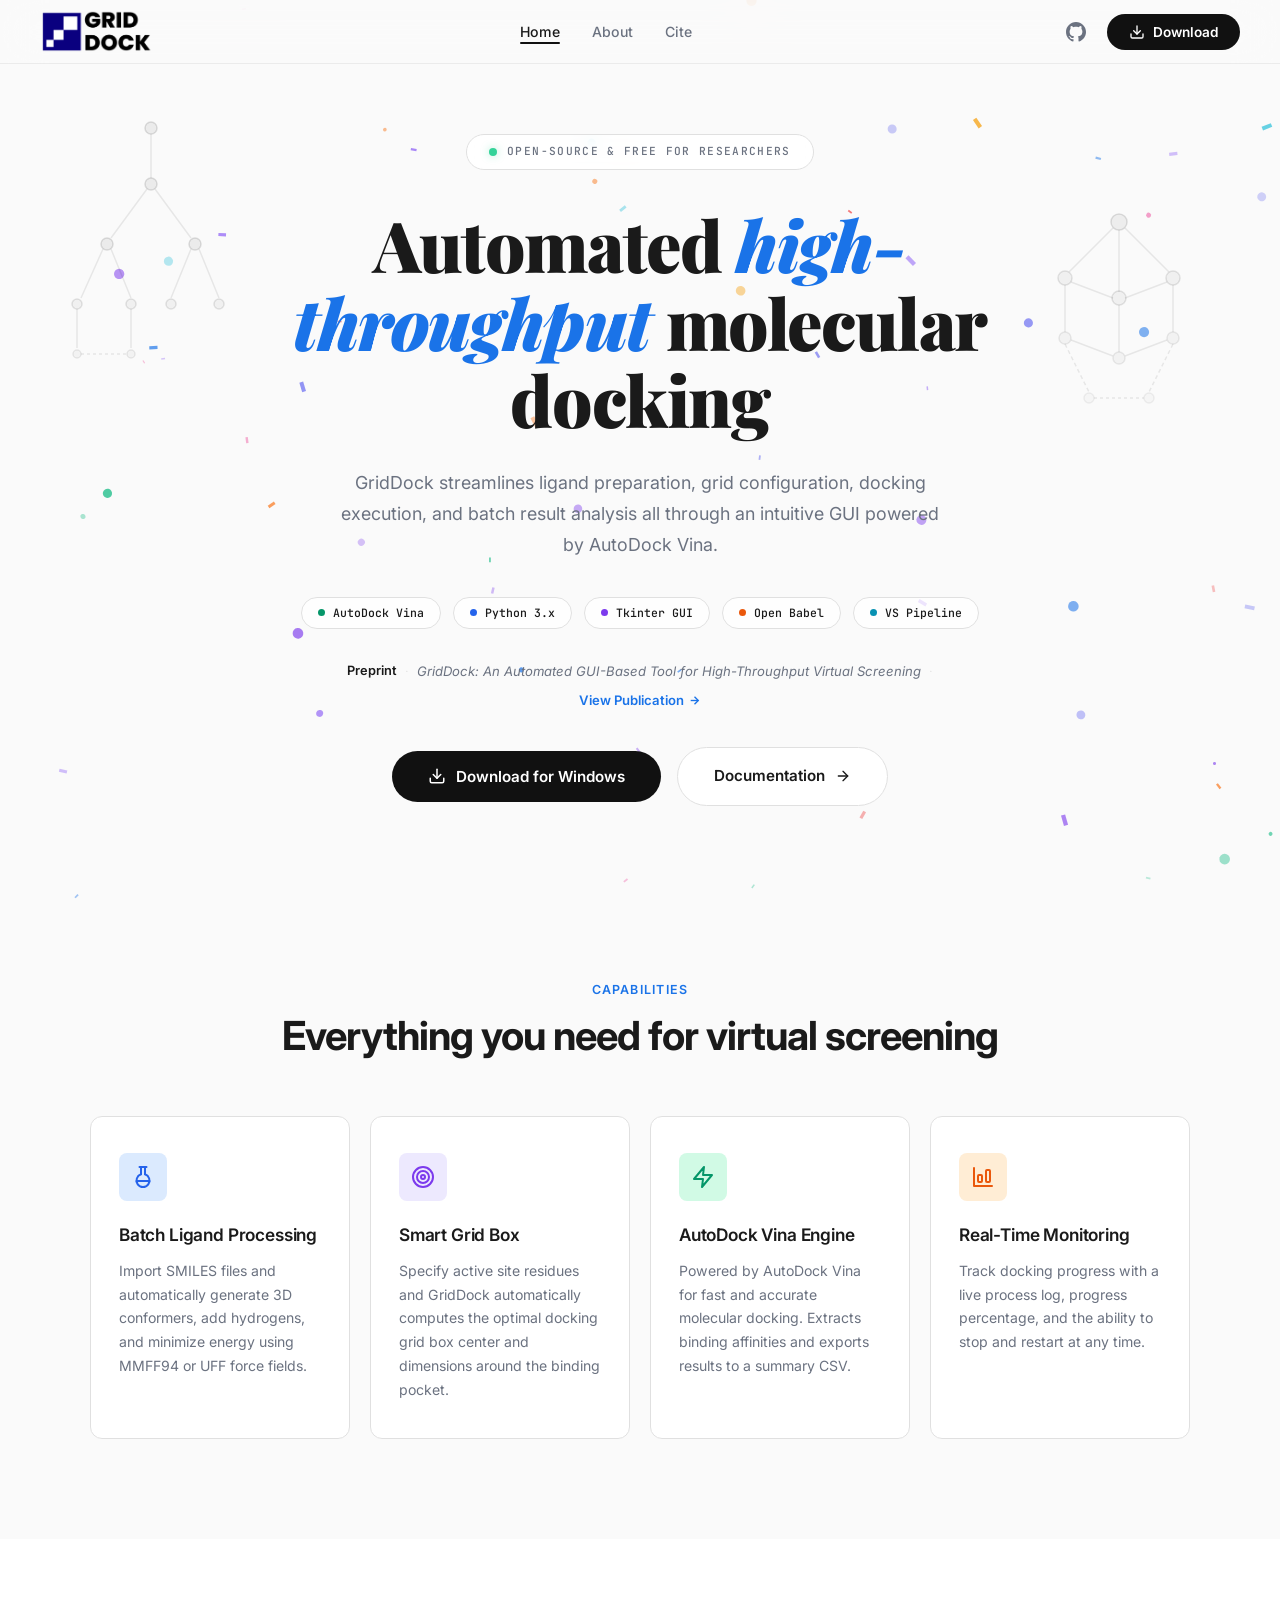
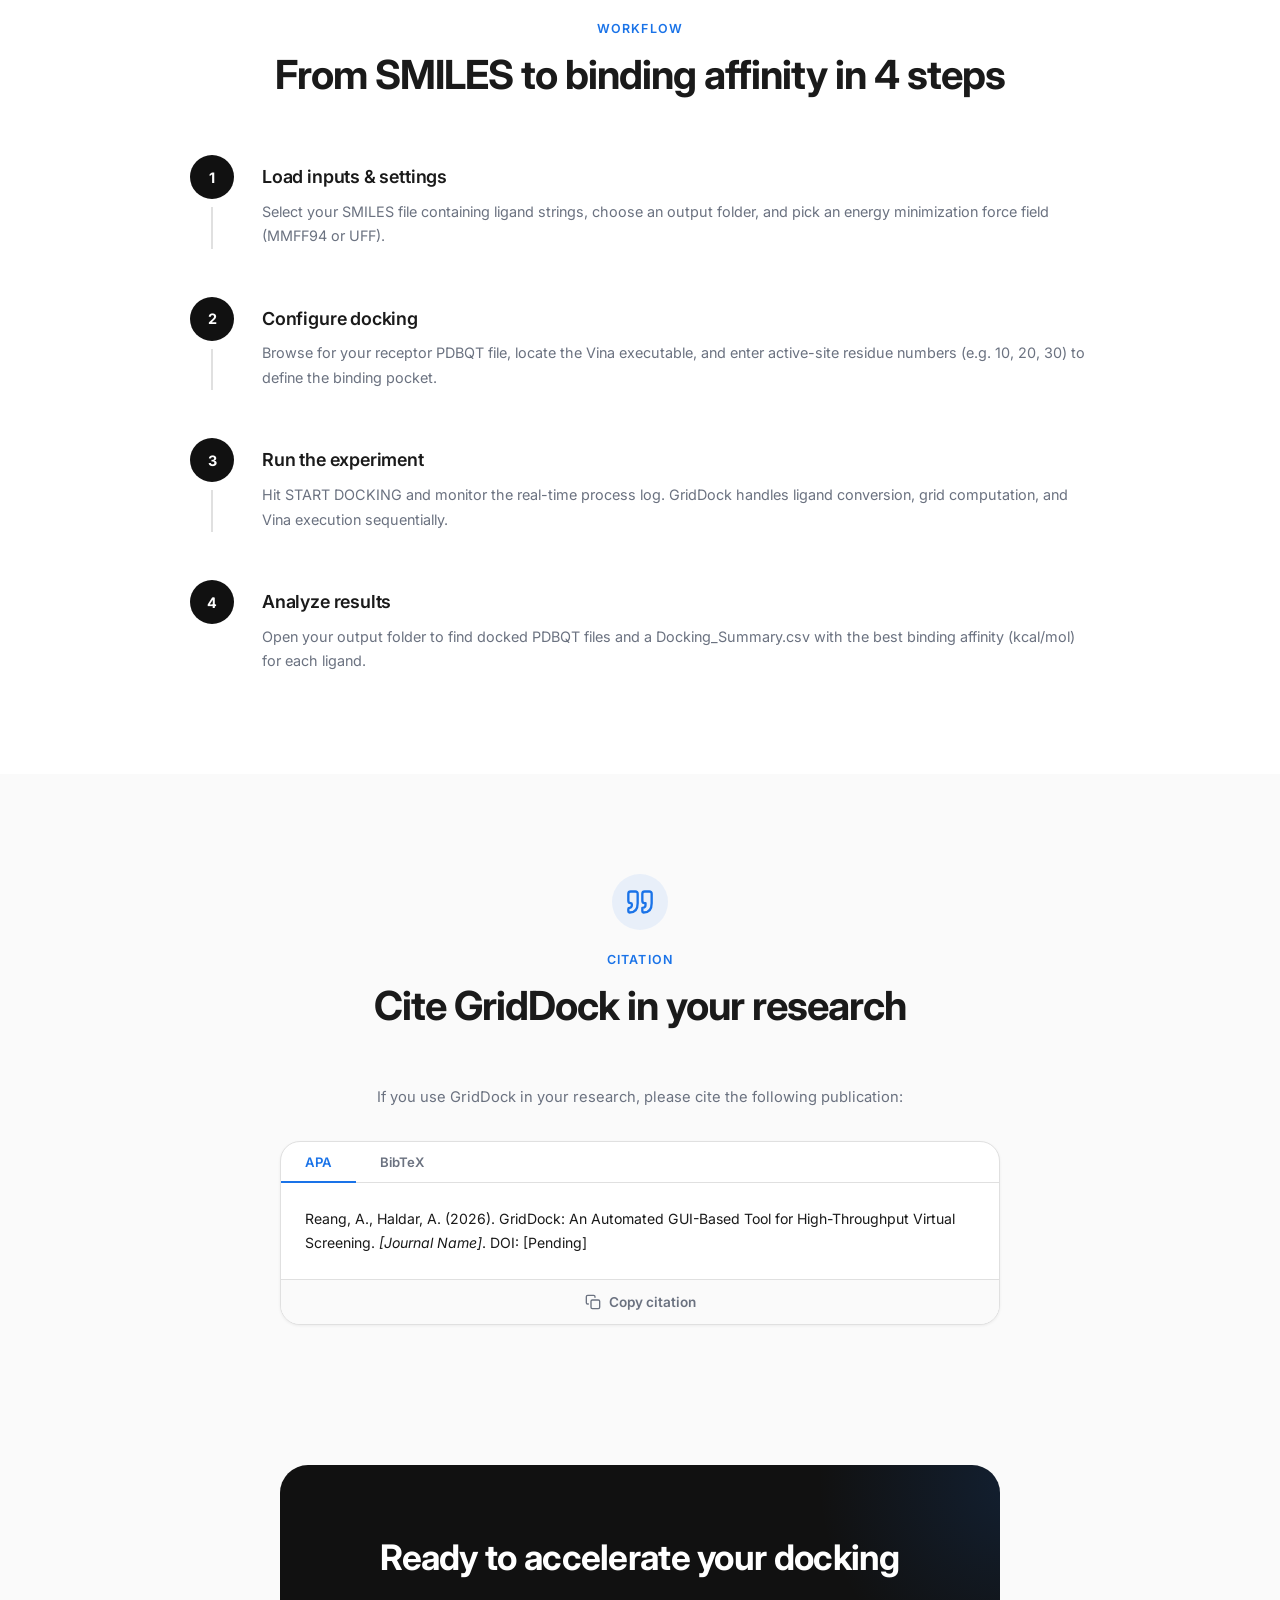
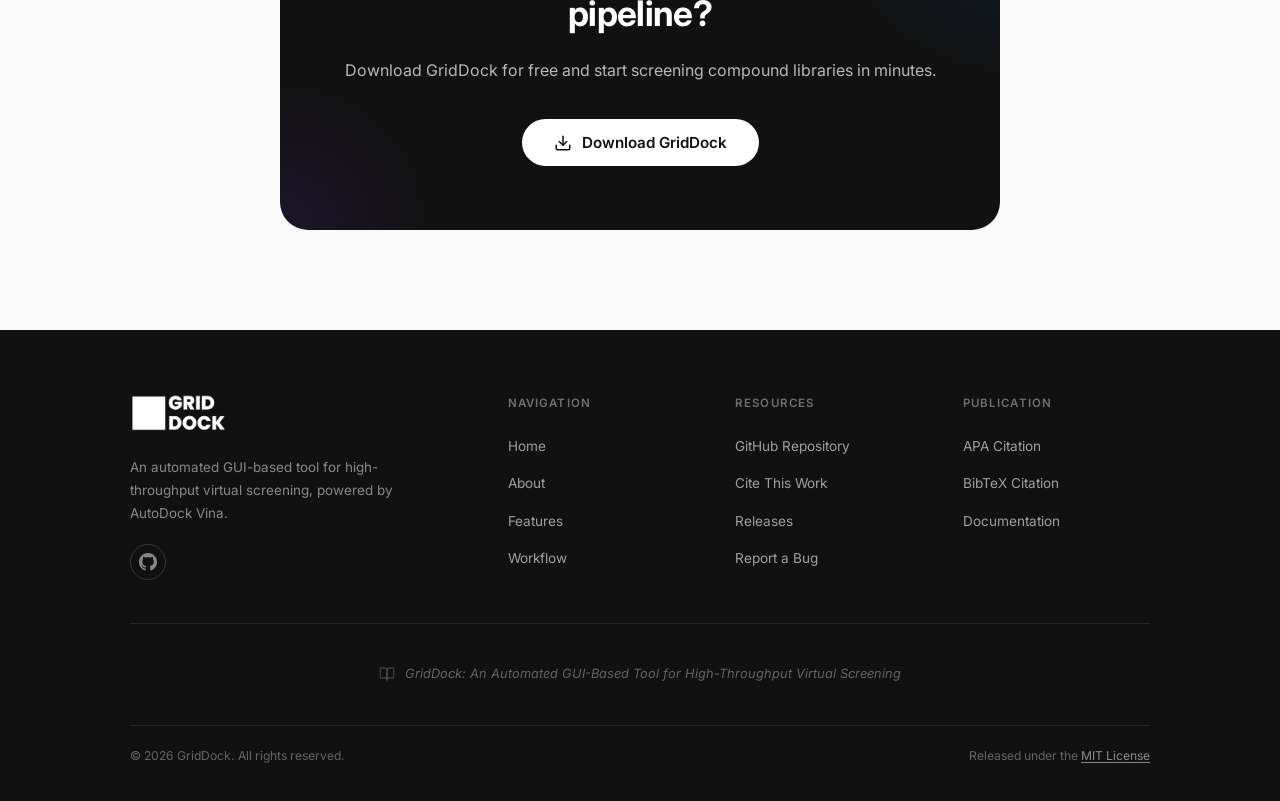
==== commit 75dbbdcd: "Update Logo" ====
--- a/index.html
+++ b/index.html
@@ -37,7 +37,7 @@
   <!-- Navbar -->
   <nav class="navbar" id="navbar">
     <a href="index.html" class="nav-brand">
-      <img src="logo.png" alt="GridDock Logo" class="brand-logo">
+      <img src="assets/logo.png" alt="GridDock Logo" class="brand-logo">
     </a>
 
     <ul class="nav-links" id="nav-links">
@@ -487,3 +487,4 @@
 
 </html>
 
+
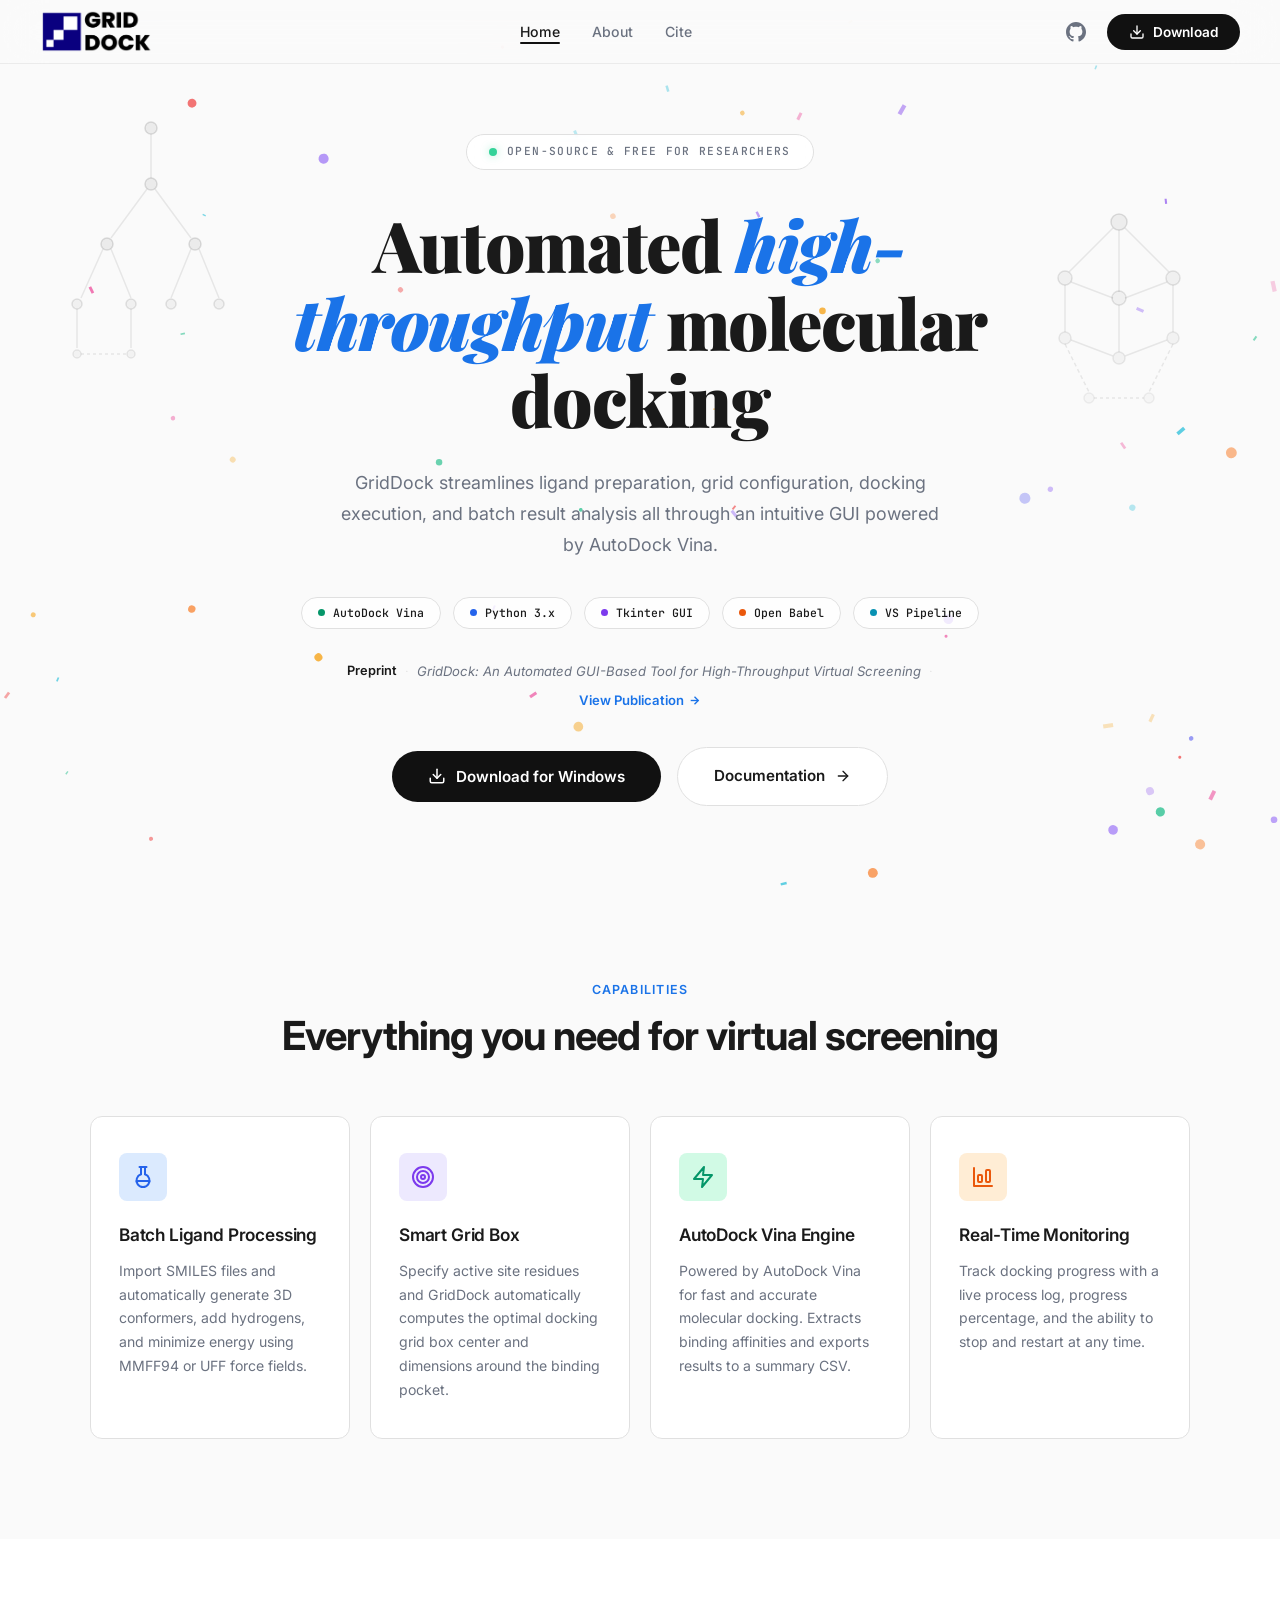
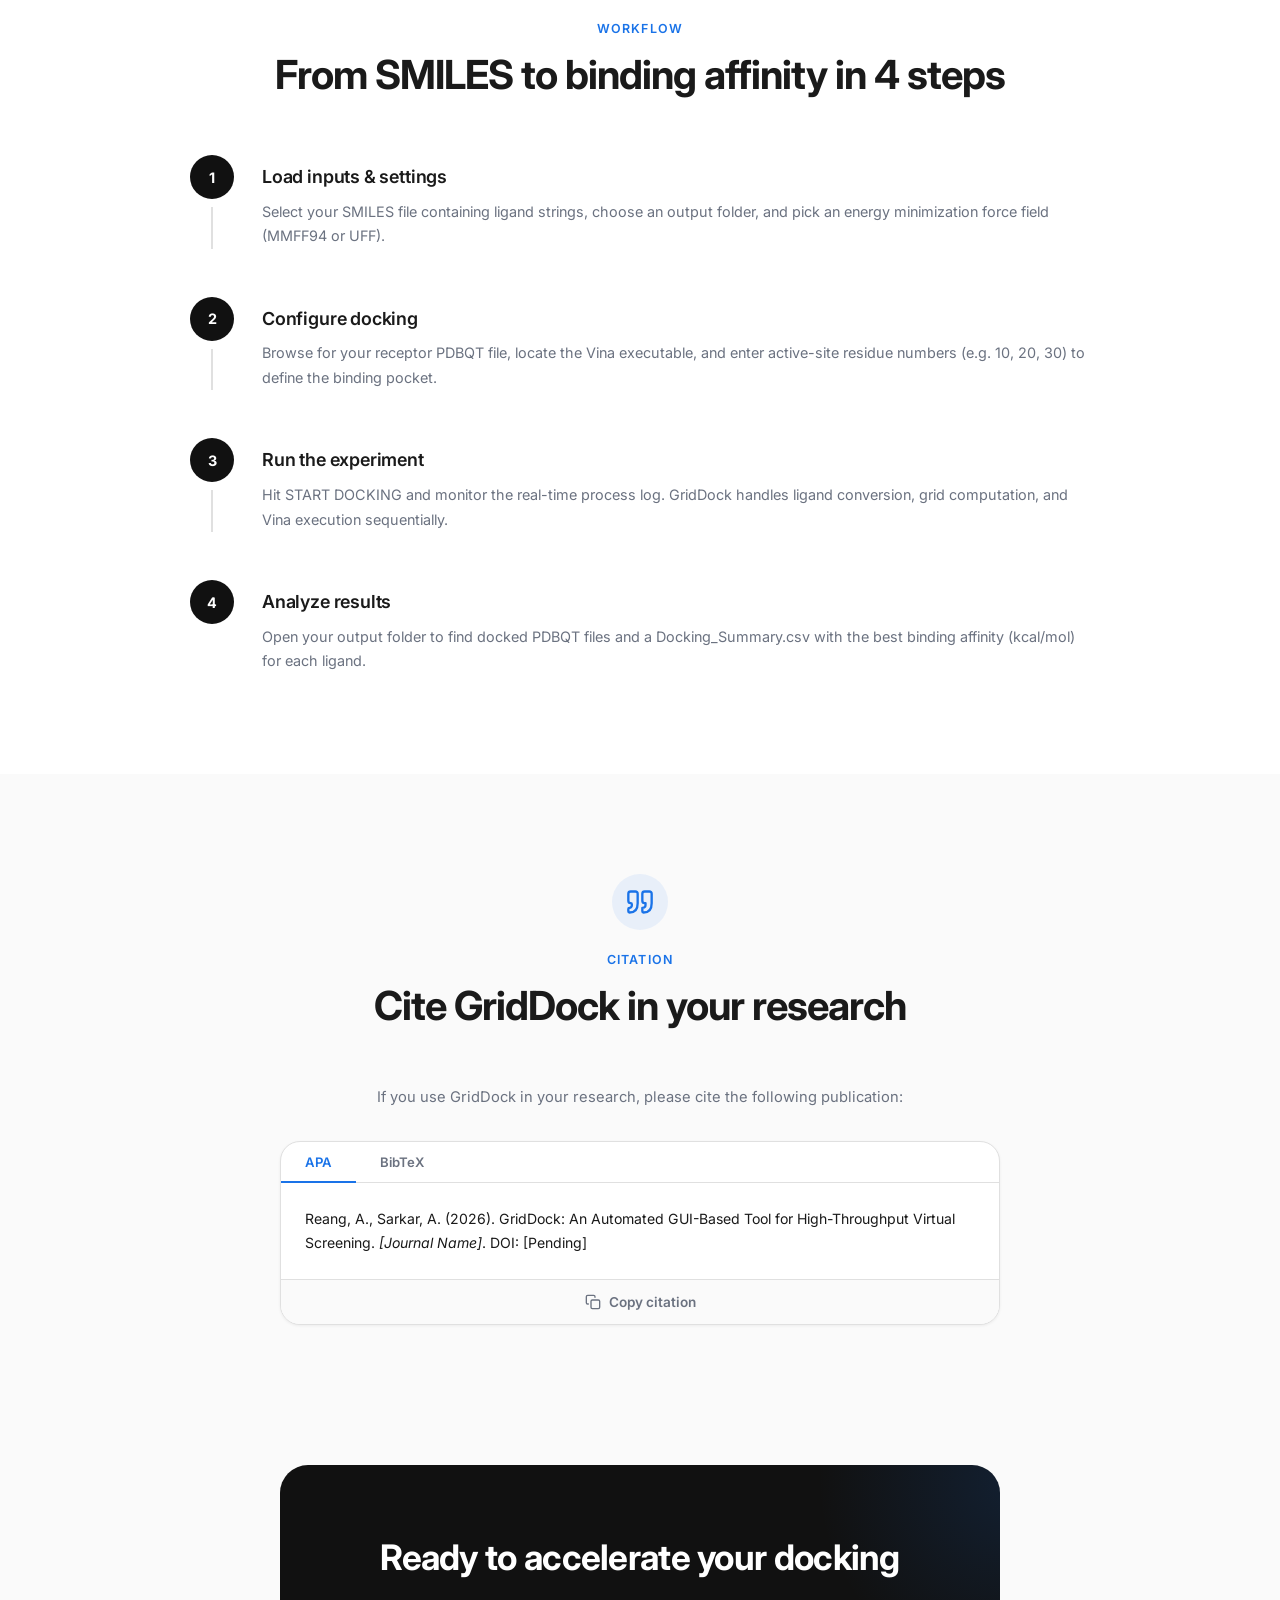
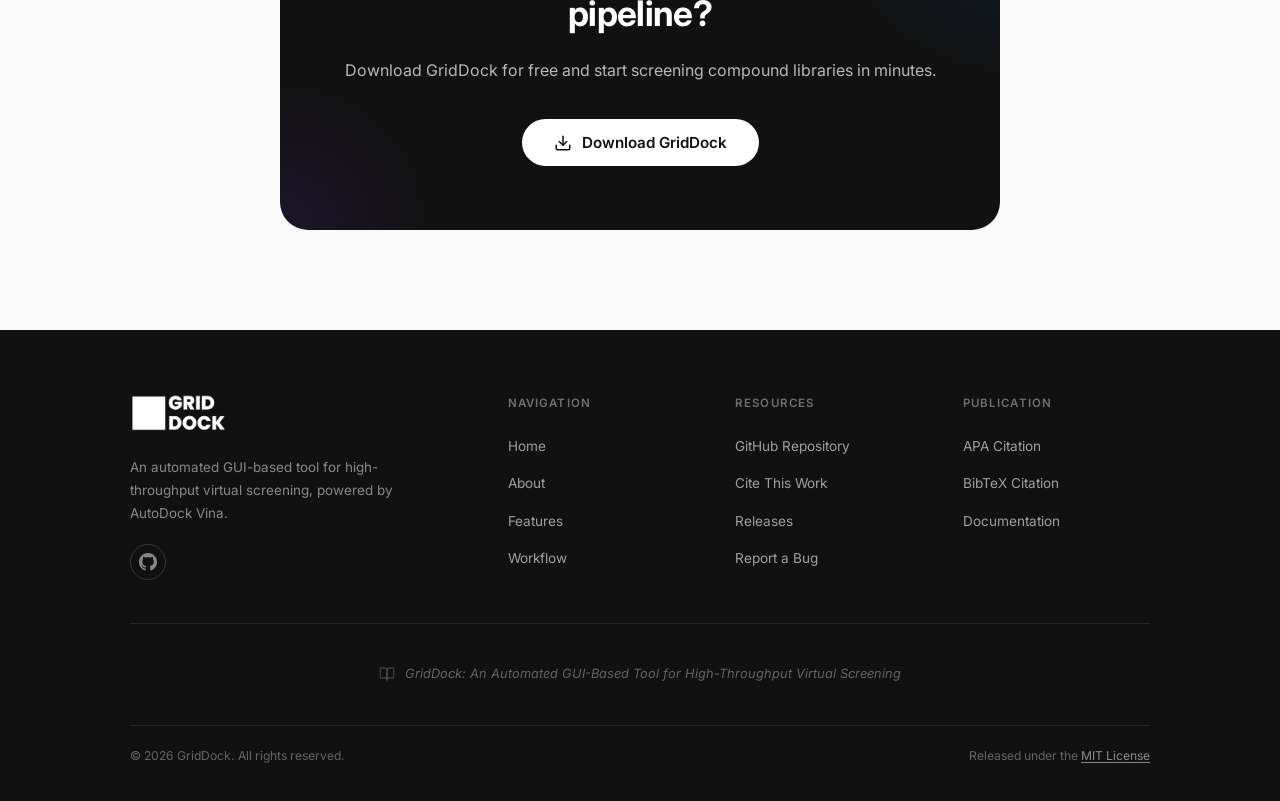
==== commit ae05e1ae: "Update index.html" ====
--- a/index.html
+++ b/index.html
@@ -325,7 +325,7 @@
           <button class="citation-tab" data-format="bibtex">BibTeX</button>
         </div>
         <div class="citation-content" id="citation-apa">
-          <p>Reang, A., Haldar, A. (2026). GridDock: An Automated GUI-Based Tool for High-Throughput Virtual Screening.
+          <p>Reang, A., Sarkar, A. (2026). GridDock: An Automated GUI-Based Tool for High-Throughput Virtual Screening.
             <em>[Journal Name]</em>. DOI: [Pending]</p>
         </div>
         <div class="citation-content" id="citation-bibtex" style="display:none;">
@@ -488,3 +488,4 @@
 </html>
 
 
+
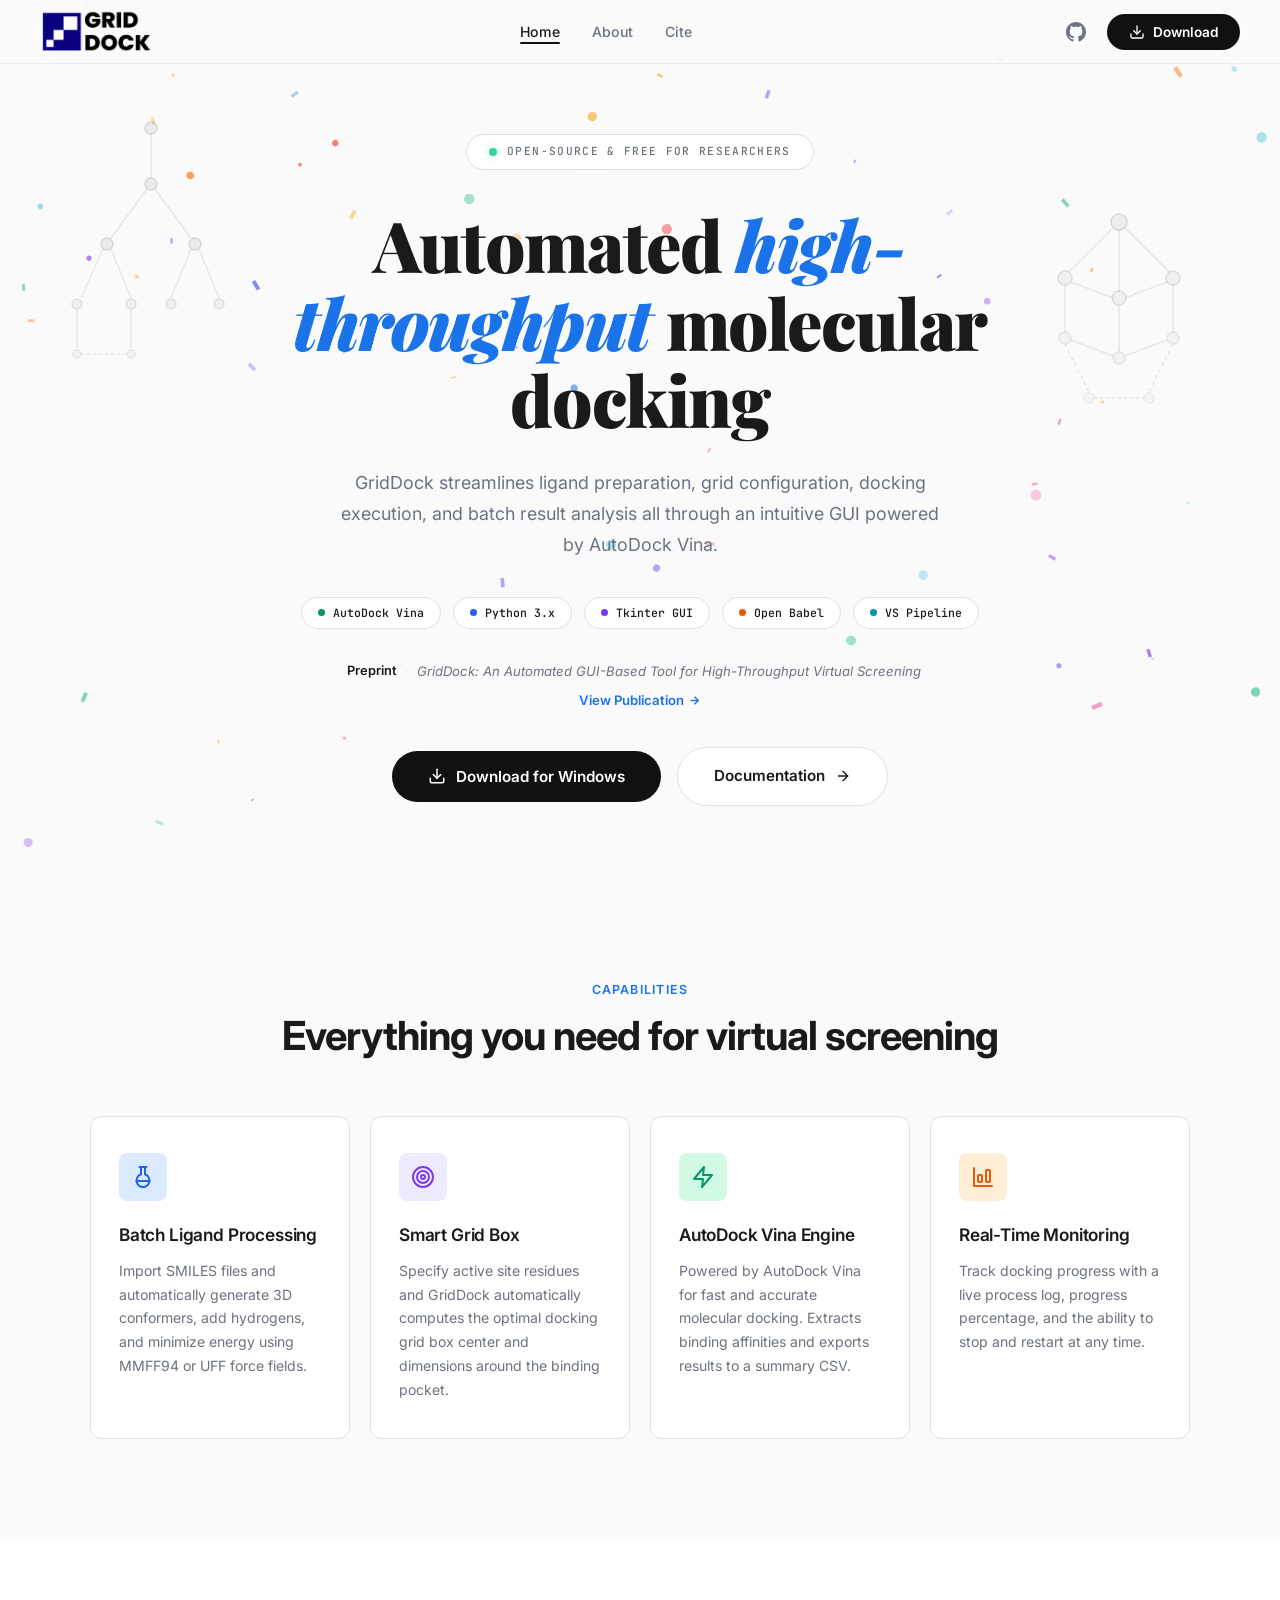
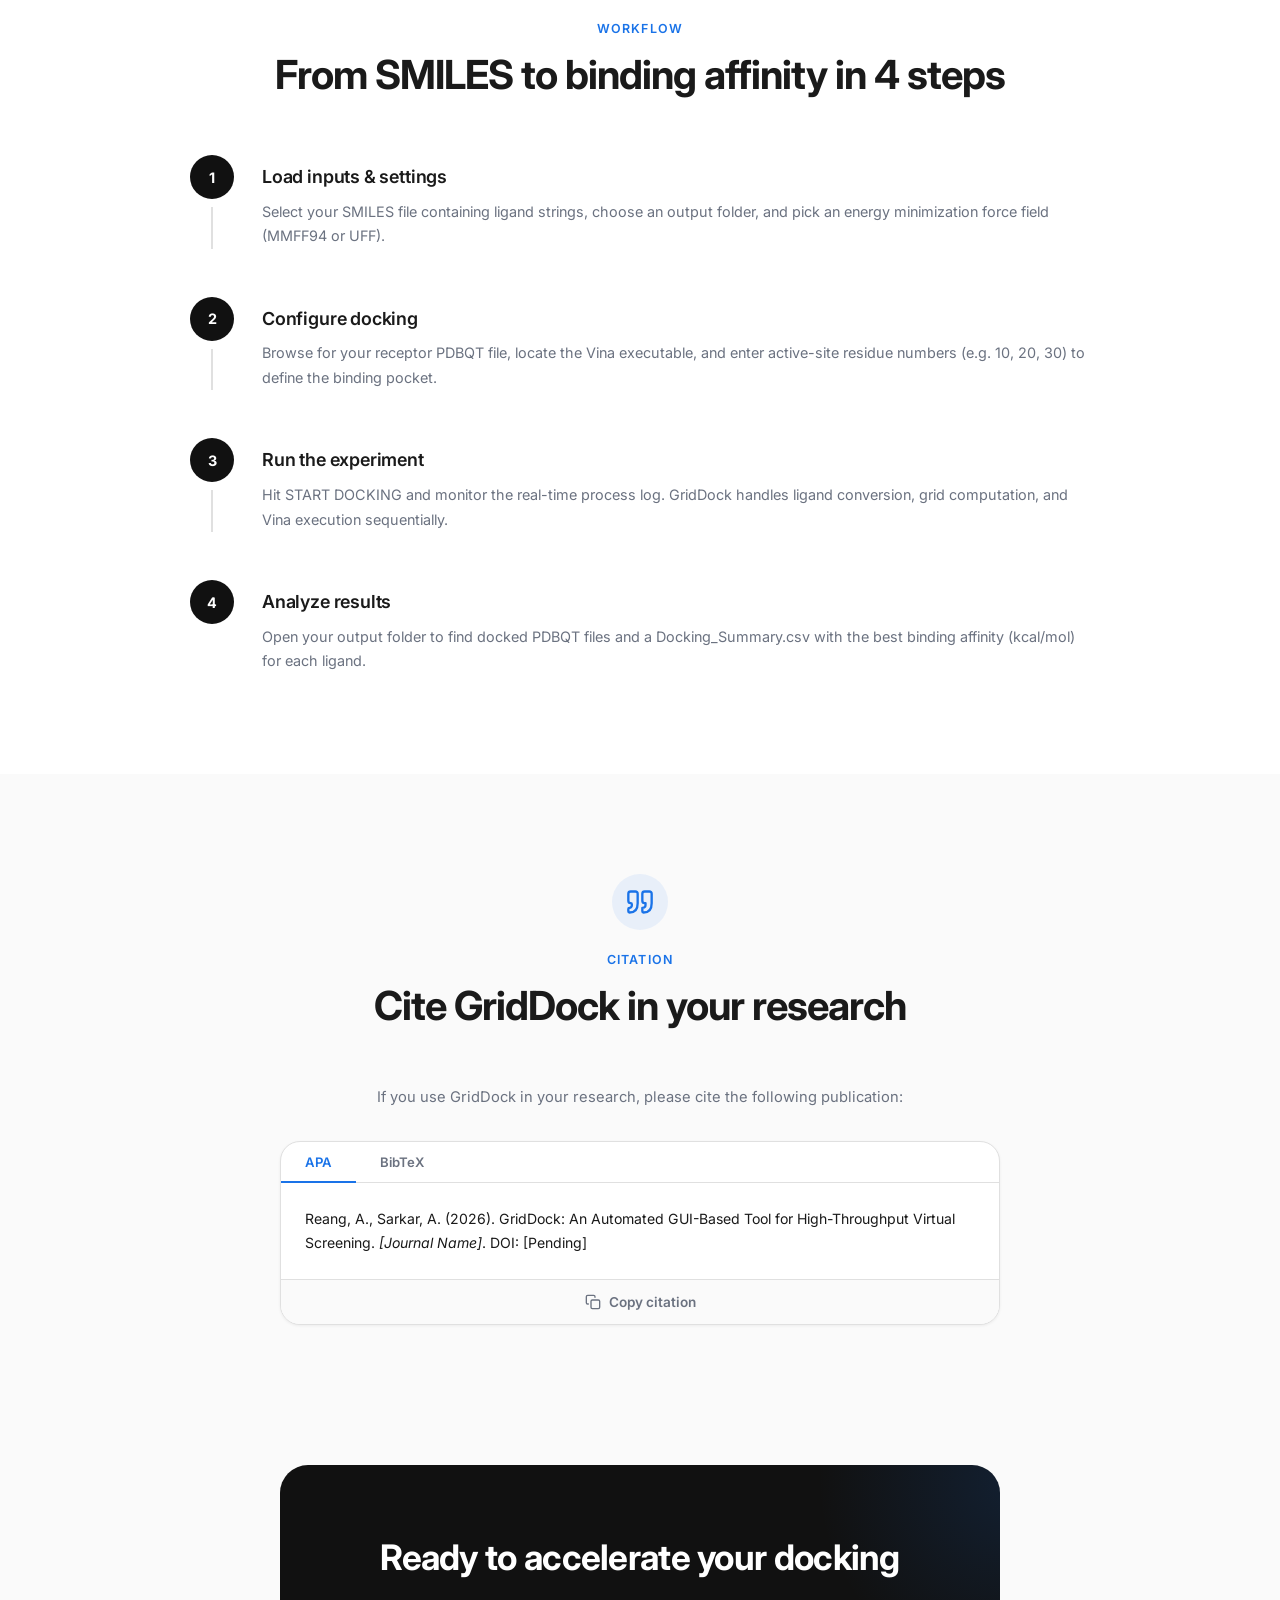
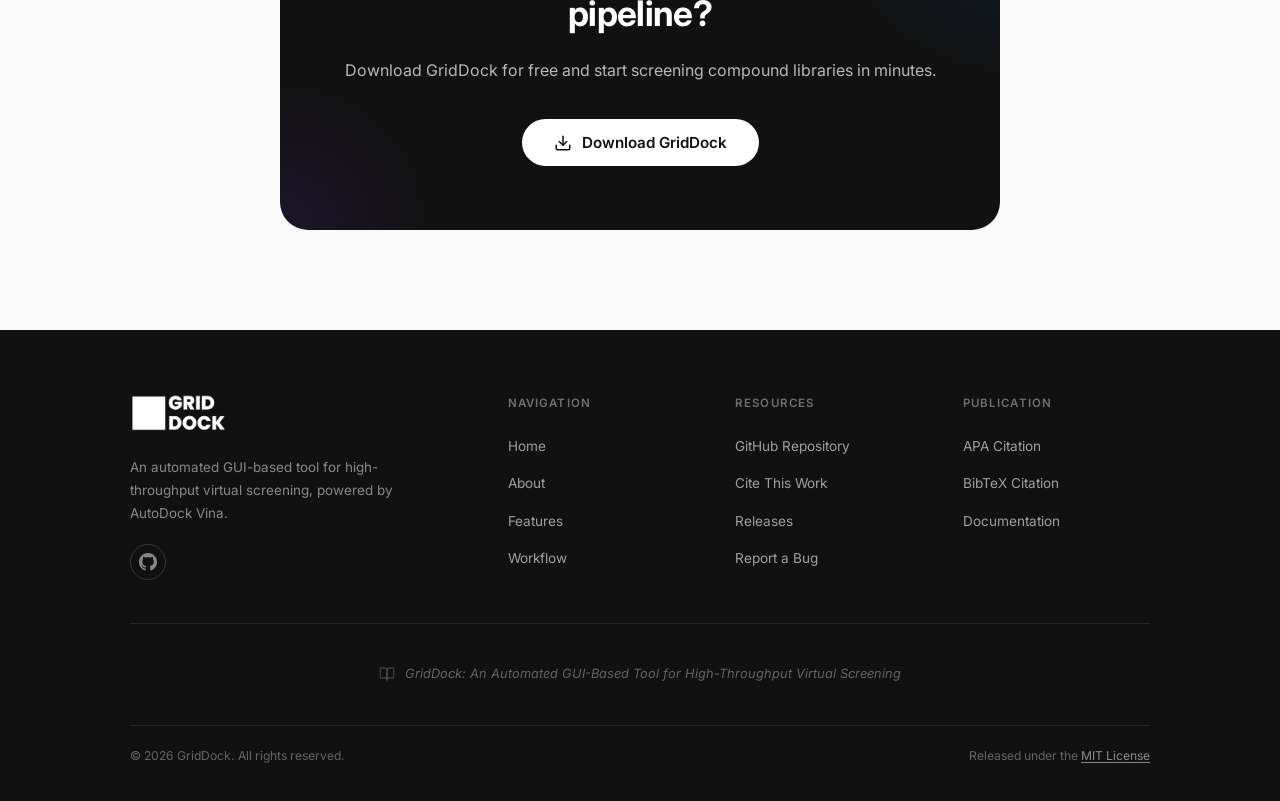
==== commit 62ea5210: "Update Index Footer" ====
--- a/index.html
+++ b/index.html
@@ -372,7 +372,7 @@
     <div class="footer-inner">
       <div class="footer-top">
         <div class="footer-brand">
-          <img src="logo.png" alt="GridDock" class="footer-logo">
+          <img src="assets/logo.png" alt="GridDock" class="footer-logo">
           <p class="footer-tagline">An automated GUI-based tool for high-throughput virtual screening, powered by
             AutoDock Vina.</p>
           <div class="footer-social">
@@ -489,3 +489,4 @@
 
 
 
+
